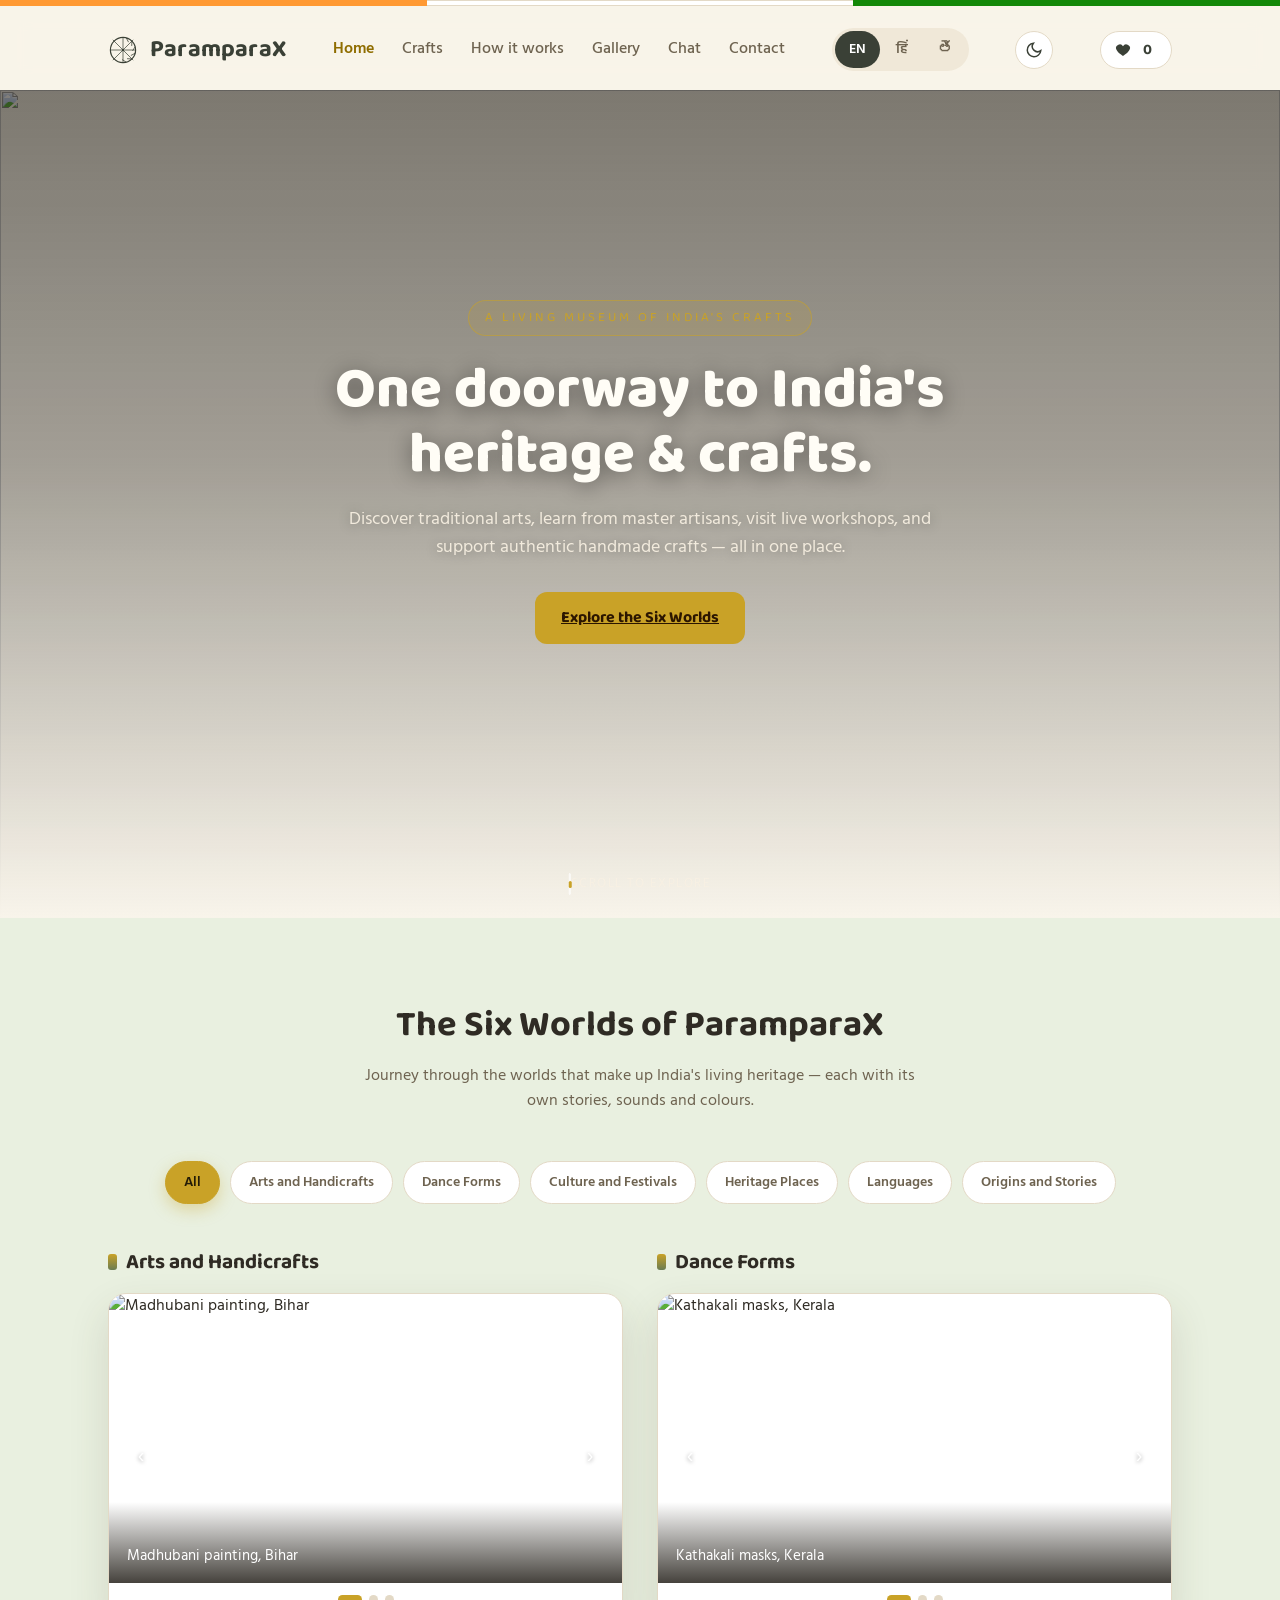
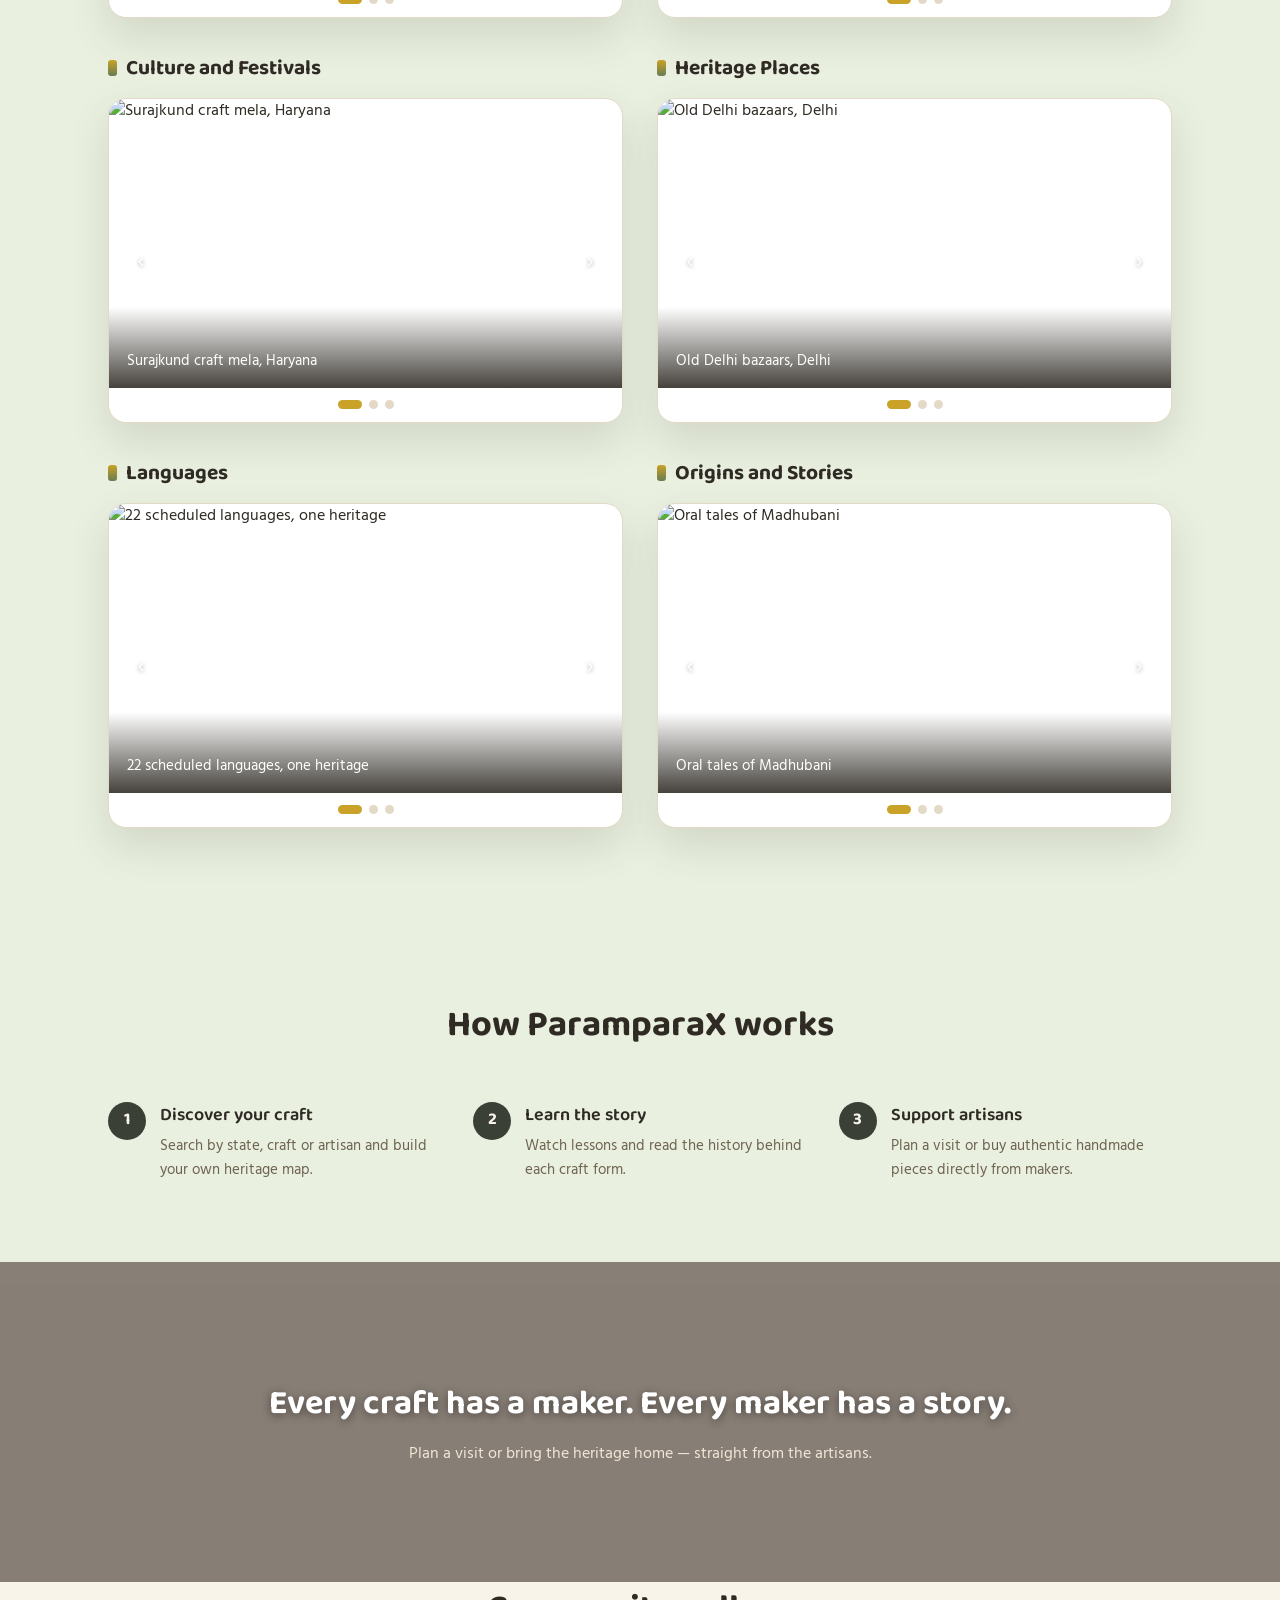
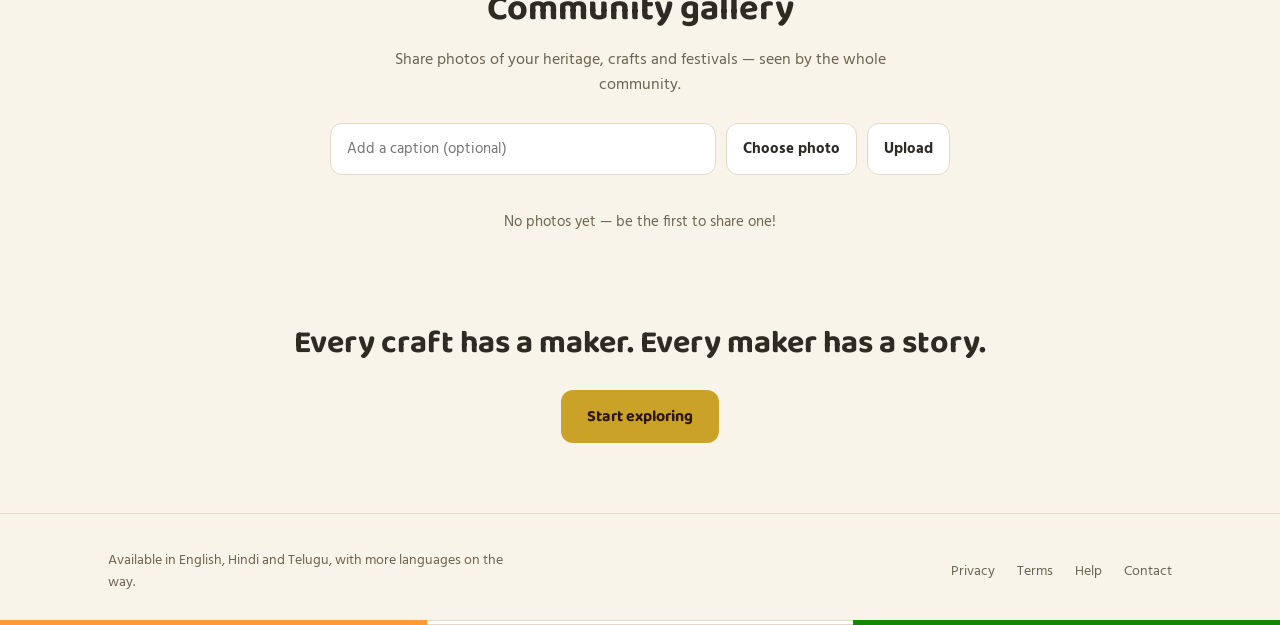
==== index.html @ ecff369c "ParamparaX: single-origin heritage site (Flask + SQLite)" ====
﻿<!DOCTYPE html>
<html lang="en">
<head>
<meta charset="UTF-8">
<meta name="viewport" content="width=device-width, initial-scale=1.0">
<title>ParamparaX — Explore India's heritage &amp; crafts</title>
<link rel="stylesheet" href="assets/style.css">
</head>
<body class="lang-en">
<script>(function(){try{var t=localStorage.getItem('virasat_theme');if(t==null&&window.matchMedia&&matchMedia('(prefers-color-scheme:dark)').matches)t='dark';if(t==='dark')document.body.classList.add('dark');}catch(e){}})();</script>

<a class="skip-link" href="#maincontent">Skip to content</a>

<div id="progressBar" aria-hidden="true"></div>

<div class="tricolor"><span class="s1"></span><span class="s2"></span><span class="s3"></span></div>

<header>
  <div class="wrap">
    <div class="brand-block">
      <svg class="icon" width="30" height="30" viewBox="0 0 100 100" aria-hidden="true">
        <circle cx="50" cy="50" r="42" fill="none" stroke="var(--navy)" stroke-width="4"/>
        <circle cx="50" cy="50" r="4" fill="var(--navy)"/>
        <g stroke="var(--navy)" stroke-width="2.4">
          <line x1="50" y1="8" x2="50" y2="92"/><line x1="8" y1="50" x2="92" y2="50"/>
          <line x1="16" y1="16" x2="84" y2="84"/><line x1="84" y1="16" x2="16" y2="84"/>
          <line x1="50" y1="8" x2="61" y2="20" transform="rotate(15 50 50)"/>
          <line x1="50" y1="8" x2="61" y2="20" transform="rotate(45 50 50)"/>
          <line x1="50" y1="8" x2="61" y2="20" transform="rotate(75 50 50)"/>
          <line x1="50" y1="8" x2="61" y2="20" transform="rotate(105 50 50)"/>
          <line x1="50" y1="8" x2="61" y2="20" transform="rotate(135 50 50)"/>
          <line x1="50" y1="8" x2="61" y2="20" transform="rotate(165 50 50)"/>
        </g>
      </svg>
      <span class="brand" data-i18n="brand">ParamparaX</span>
    </div>
    <nav aria-label="Main navigation">
      <a href="index.html" class="active" data-i18n="nav_home">Home</a>
      <a href="crafts.html" data-i18n="nav_services">Crafts</a>
      <a href="how.html" data-i18n="nav_how">How it works</a>
      <a href="gallery.html" data-i18n="nav_gallary">Gallery</a>
      <a href="chat.html" data-i18n="nav_chat">Chat</a>
      <a href="contact.html" data-i18n="nav_contact">Contact</a>
    </nav>
    <div class="lang-switch" role="group" aria-label="Language">
      <button data-lang="en" class="active">EN</button>
      <button data-lang="hi">हिं</button>
      <button data-lang="te">తె</button>
    </div>
    <button type="button" class="icon-btn" id="themeToggle" data-i18n-aria="theme_aria" aria-label="Toggle dark mode">
      <svg id="btnMoon" width="18" height="18" viewBox="0 0 24 24" fill="none" stroke="currentColor" stroke-width="2"><path d="M21 12.8A9 9 0 1 1 11.2 3 7 7 0 0 0 21 12.8z"/></svg>
      <svg id="btnSun" width="18" height="18" viewBox="0 0 24 24" fill="none" stroke="currentColor" stroke-width="2" style="display:none"><circle cx="12" cy="12" r="4"/><path d="M12 2v2M12 20v2M4.9 4.9l1.4 1.4M17.7 17.7l1.4 1.4M2 12h2M20 12h2M4.9 19.1l1.4-1.4M17.7 6.3l1.4-1.4"/></svg>
    </button>
    <button type="button" class="fav-badge" id="favBadge" data-i18n-aria="fav_badge_aria" aria-label="Favourites">
      <svg width="16" height="16" viewBox="0 0 24 24" fill="currentColor"><path d="M12 21s-7.5-4.7-9.6-9A5.4 5.4 0 0 1 12 6.3 5.4 5.4 0 0 1 21.6 12c-2.1 4.3-9.6 9-9.6 9z"/></svg>
      <span class="fav-count" id="favCount">0</span>
    </button>
  </div>
</header>

<section class="hero" id="maincontent" tabindex="-1">
  <div class="hero-bg"><img src="/uploads/1789486456455_WhatsApp_Image_2026-09-15_at_8.54.34_PM.jpeg" alt="" aria-hidden="true"></div>
  <div class="hero-ovl" aria-hidden="true"></div>
  <div class="wrap hero-inner">
    <span class="hero-eyebrow" data-i18n="hero_eyebrow">A living museum of India's crafts</span>
    <h1 data-i18n="hero_h1">One doorway to India's heritage &amp; crafts.</h1>
    <p class="sub" data-i18n="hero_sub">Discover traditional arts, learn from master artisans, visit live workshops, and support authentic handmade crafts — all in one place.</p>
    <div class="hero-cta">
      <a class="btn btn-ghost" href="#worlds" data-i18n="hero_cta2">Explore the Six Worlds</a>
    </div>
  </div>
  <a class="scroll-hint" href="#worlds" aria-label="Scroll to explore"><span class="mouse"></span><span data-i18n="hero_scroll">Scroll to explore</span></a>
</section>

<section class="worlds" id="worlds">
  <div class="wrap">
    <div class="section-head">
      <h2 data-i18n="worlds_h2">The Six Worlds of ParamparaX</h2>
      <p data-i18n="worlds_sub">Journey through the worlds that make up India's living heritage — each with its own stories, sounds and colours.</p>
    </div>
    <div class="cat-chips" role="group" aria-label="Filter categories">
      <button type="button" class="chip active" data-cat="all" data-i18n="cat_all">All</button>
      <button type="button" class="chip" data-cat="crafts" data-i18n="world_t1">Arts and Handicrafts</button>
      <button type="button" class="chip" data-cat="dance" data-i18n="world_t2">Dance Forms</button>
      <button type="button" class="chip" data-cat="festivals" data-i18n="world_t3">Culture and Festivals</button>
      <button type="button" class="chip" data-cat="places" data-i18n="world_t4">Heritage Places</button>
      <button type="button" class="chip" data-cat="languages" data-i18n="world_t5">Languages</button>
      <button type="button" class="chip" data-cat="stories" data-i18n="world_t6">Origins and Stories</button>
    </div>
    <div class="worlds-grid">
      <section class="world" data-cat="crafts">
        <h3 class="world-title" data-i18n="world_t1">Arts and Handicrafts</h3>
        <div class="slider" aria-roledescription="carousel" aria-label="Arts and Handicrafts">
          <div class="slider-window"><div class="slider-track" data-track></div></div>
          <button type="button" class="slider-nav prev" aria-label="Previous slide">&#8249;</button>
          <button type="button" class="slider-nav next" aria-label="Next slide">&#8250;</button>
          <div class="slider-dots" data-dots></div>
        </div>
      </section>
      <section class="world" data-cat="dance">
        <h3 class="world-title" data-i18n="world_t2">Dance Forms</h3>
        <div class="slider" aria-roledescription="carousel" aria-label="Dance Forms">
          <div class="slider-window"><div class="slider-track" data-track></div></div>
          <button type="button" class="slider-nav prev" aria-label="Previous slide">&#8249;</button>
          <button type="button" class="slider-nav next" aria-label="Next slide">&#8250;</button>
          <div class="slider-dots" data-dots></div>
        </div>
      </section>
      <section class="world" data-cat="festivals">
        <h3 class="world-title" data-i18n="world_t3">Culture and Festivals</h3>
        <div class="slider" aria-roledescription="carousel" aria-label="Culture and Festivals">
          <div class="slider-window"><div class="slider-track" data-track></div></div>
          <button type="button" class="slider-nav prev" aria-label="Previous slide">&#8249;</button>
          <button type="button" class="slider-nav next" aria-label="Next slide">&#8250;</button>
          <div class="slider-dots" data-dots></div>
        </div>
      </section>
      <section class="world" data-cat="places">
        <h3 class="world-title" data-i18n="world_t4">Heritage Places</h3>
        <div class="slider" aria-roledescription="carousel" aria-label="Heritage Places">
          <div class="slider-window"><div class="slider-track" data-track></div></div>
          <button type="button" class="slider-nav prev" aria-label="Previous slide">&#8249;</button>
          <button type="button" class="slider-nav next" aria-label="Next slide">&#8250;</button>
          <div class="slider-dots" data-dots></div>
        </div>
      </section>
      <section class="world" data-cat="languages">
        <h3 class="world-title" data-i18n="world_t5">Languages</h3>
        <div class="slider" aria-roledescription="carousel" aria-label="Languages">
          <div class="slider-window"><div class="slider-track" data-track></div></div>
          <button type="button" class="slider-nav prev" aria-label="Previous slide">&#8249;</button>
          <button type="button" class="slider-nav next" aria-label="Next slide">&#8250;</button>
          <div class="slider-dots" data-dots></div>
        </div>
      </section>
      <section class="world" data-cat="stories">
        <h3 class="world-title" data-i18n="world_t6">Origins and Stories</h3>
        <div class="slider" aria-roledescription="carousel" aria-label="Origins and Stories">
          <div class="slider-window"><div class="slider-track" data-track></div></div>
          <button type="button" class="slider-nav prev" aria-label="Previous slide">&#8249;</button>
          <button type="button" class="slider-nav next" aria-label="Next slide">&#8250;</button>
          <div class="slider-dots" data-dots></div>
        </div>
      </section>
    </div>
  </div>
</section>

<section class="how" id="how">
  <div class="wrap">
    <div class="section-head">
      <h2 data-i18n="how_h2">How ParamparaX works</h2>
    </div>
    <div class="steps">
      <div class="step">
        <div class="step-title" data-i18n="step1_title">Discover your craft</div>
        <p data-i18n="step1_body">Search by state, craft or artisan and build your own heritage map.</p>
      </div>
      <div class="step">
        <div class="step-title" data-i18n="step2_title">Learn the story</div>
        <p data-i18n="step2_body">Watch lessons and read the history behind each craft form.</p>
      </div>
      <div class="step">
        <div class="step-title" data-i18n="step3_title">Support artisans</div>
        <p data-i18n="step3_body">Plan a visit or buy authentic handmade pieces directly from makers.</p>
      </div>
    </div>
  </div>
</section>

<section class="para" aria-label="Heritage parallax">
  <div class="ovl"></div>
  <div class="wrap">
    <h2 data-i18n="para_h2">Every craft has a maker. Every maker has a story.</h2>
    <p data-i18n="para_sub">Plan a visit or bring the heritage home — straight from the artisans.</p>
  </div>
</section>

<section class="gal" id="gallery">
  <div class="wrap">
    <div class="section-head">
      <h2 data-i18n="gal_h2">Community gallery</h2>
      <p data-i18n="gal_sub">Share photos of your heritage, crafts and festivals — seen by the whole community.</p>
    </div>
    <form class="gal-form" id="galForm">
      <div class="gal-row">
        <input type="text" id="galCaption" maxlength="200" data-i18n-placeholder="gal_cap_ph" placeholder="Add a caption (optional)">
        <input type="file" id="galFile" accept=".jpg,.jpeg,.png,.gif,.webp" hidden>
        <button type="button" class="btn btn-outline" id="galPickBtn" data-i18n="gal_pick">Choose photo</button>
        <button type="submit" class="btn" data-i18n="gal_up">Upload</button>
      </div>
      <div class="gal-status" id="galStatus"></div>
    </form>
    <div class="gal-grid" id="galGrid">
      <p class="gal-empty" id="galEmpty" data-i18n="gal_empty">No photos yet — be the first to share one!</p>
    </div>
  </div>
</section>

<section class="cta">
  <div class="wrap">
    <h2 data-i18n="cta_h2">Every craft has a maker. Every maker has a story.</h2>
    <button class="btn" data-i18n="cta_btn">Start exploring</button>
</div>
</section>

<footer id="footer">
  <div class="wrap">
    <p class="foot-note" data-i18n="foot_note">Available in English, Hindi and Telugu, with more languages on the way.</p>
    <div class="foot-links">
      <a href="#" class="foot-link-dummy" data-i18n="foot_privacy">Privacy</a>
      <a href="#" class="foot-link-dummy" data-i18n="foot_terms">Terms</a>
      <a href="#" class="foot-link-dummy" data-i18n="foot_help">Help</a>
      <a href="contact.html" class="foot-link-dummy" data-i18n="foot_contact">Contact</a>
    </div>
  </div>
  <div class="tricolor"><span class="s1"></span><span class="s2"></span><span class="s3"></span></div>
</footer>

<button type="button" id="backTop" data-i18n-aria="backtop_aria" aria-label="Back to top">
  <svg width="20" height="20" viewBox="0 0 24 24" fill="none" stroke="currentColor" stroke-width="2.4"><path d="M12 19V5M5 12l7-7 7 7"/></svg>
</button>
<div id="toastMsg" role="status" aria-live="polite"></div>

<div class="modal" id="signupModal" role="dialog" aria-modal="true" aria-labelledby="signupTitle">
  <div class="modal-box">
    <button class="modal-close" data-close aria-label="Close">&times;</button>
    <h3 id="signupTitle" data-i18n="signup_title">Join the heritage community</h3>
    <p class="modal-sub" data-i18n="signup_sub">Sign up with your mobile number and state — free in under two minutes.</p>
    <div class="form-success" role="status" data-i18n="signup_success">Welcome aboard! A verification SMS has been sent to your number.</div>
    <div class="form-error" role="alert" data-i18n="signup_error">Enter a valid 10-digit mobile number.</div>
    <form id="signupForm" novalidate>
      <div class="form-field">
        <input type="tel" id="signupPhone" maxlength="10" inputmode="numeric" autocomplete="tel"
               data-i18n-placeholder="signup_ph" data-i18n-aria="signup_aria" placeholder="Enter 10-digit mobile number">
      </div>
      <div class="form-field">
        <select id="signupState" data-i18n-aria="signup_state">
          <option value="" data-i18n="signup_state">Select your state</option>
        </select>
      </div>
      <button type="submit" class="btn" data-i18n="signup_btn">Join</button>
    </form>
  </div>
</div>

<script src="assets/app.js"></script>
</body>
</html>
---- assets/style.css ----
﻿@import url('https://fonts.googleapis.com/css2?family=Baloo+2:wght@500;600;700;800&family=Baloo+Tammudu+2:wght@500;600;700&family=Hind:wght@400;500;600;700&family=Noto+Sans+Telugu:wght@400;500;600;700&display=swap');

:root{
  --saffron:#C9A227;
  --saffron-deep:#A8851C;
  --saffron-text:#8F6D00;
  --tricolor-saffron:#FF9933;
  --flag-green:#138808;
  --tricolor-green:#138808;
  --green:#6A7C52;
  --navy:#3A4036;
  --ink:#2F2B24;
  --ink-soft:#6E6350;
  --bg:#F8F4EA;
  --card:#FFFFFF;
  --sand:#F0E8D8;
  --mint:#E9F0E0;
  --line:#E3D9C6;
  --font-head:'Baloo 2', sans-serif;
  --font-body:'Hind', sans-serif;
}
body.lang-te{
  --font-head:'Baloo Tammudu 2', sans-serif;
  --font-body:'Noto Sans Telugu', sans-serif;
}
*{box-sizing:border-box; margin:0; padding:0;}
html{scroll-behavior:smooth;}
body{
  background:var(--bg);
  color:var(--ink);
  font-family:var(--font-body);
  line-height:1.55;
  -webkit-font-smoothing:antialiased;
  color-scheme:light;
}
h1,h2,h3,.brand,.btn,.stat-num,.step-title{font-family:var(--font-head);}
a{color:inherit;}
img,svg{display:block;}
.wrap{max-width:1120px; margin:0 auto; padding:0 28px;}

/* tricolor top strip */
.tricolor{height:6px; display:flex; width:100%;}
.tricolor span{flex:1;}
.tricolor .s1{background:var(--tricolor-saffron);}
.tricolor .s2{background:#fff; border-top:1px solid var(--line); border-bottom:1px solid var(--line);}
.tricolor .s3{background:var(--tricolor-green);}

/* header */
header{padding:22px 0 18px; border-bottom:1px solid var(--line);}
header .wrap{display:flex; align-items:center; justify-content:space-between; gap:20px; flex-wrap:wrap;}
.brand-block{display:flex; align-items:center; gap:12px;}
.brand{font-size:24px; font-weight:700; color:var(--navy); letter-spacing:.2px;}
nav{display:flex; gap:28px; flex-wrap:wrap;}
nav a{font-size:16px; font-weight:500; color:var(--ink-soft); text-decoration:none; transition:color .15s ease;}
nav a:hover{color:var(--saffron-text);}
  nav a.active{color:var(--saffron-text); font-weight:600;}
.lang-switch{display:flex; gap:2px; background:var(--sand); border-radius:999px; padding:3px;}
.lang-switch button{
  border:none; background:transparent; padding:7px 14px; border-radius:999px;
  font-family:var(--font-body); font-size:14px; font-weight:600; color:var(--ink-soft);
  cursor:pointer; transition:background .15s ease, color .15s ease;
}
.lang-switch button.active{background:var(--navy); color:#fff;}
.lang-switch button:not(.active):hover{color:var(--ink);}

/* hero (museum showcase) */
.hero{position:relative; padding:0; text-align:center; overflow:hidden; min-height:92vh; display:flex; align-items:center; color:#F7F0E2;}
.hero-bg{position:absolute; inset:0; z-index:0;}
.hero-bg img{width:100%; height:100%; object-fit:cover; animation:heroPan 18s ease-in-out infinite alternate;}
@keyframes heroPan{from{transform:scale(1) translate(0,0);} to{transform:scale(1.08) translate(-1.5%, -1.5%);}}
.hero-ovl{position:absolute; inset:0; z-index:1; background:linear-gradient(180deg, rgba(23,19,12,.55) 0%, rgba(23,19,12,.38) 45%, var(--bg) 100%);}
.hero-inner{position:relative; z-index:2; max-width:840px; margin:0 auto; padding:120px 28px 150px; animation:riseIn .7s ease both;}
@keyframes riseIn{from{opacity:0; transform:translateY(14px);} to{opacity:1; transform:translateY(0);}}
.hero-eyebrow{display:inline-block; font-family:var(--font-head); font-size:13px; letter-spacing:3px; text-transform:uppercase; color:var(--saffron); border:1px solid rgba(201,162,39,.55); background:rgba(201,162,39,.14); padding:7px 16px; border-radius:999px; margin-bottom:22px; backdrop-filter:blur(4px);}
.hero h1{font-size:clamp(34px,5.4vw,58px); font-weight:800; color:#FFFDF6; line-height:1.12; margin-bottom:18px; text-shadow:0 3px 22px rgba(0,0,0,.4);}
.hero p.sub{font-size:18px; color:rgba(247,240,226,.92); margin-bottom:30px; max-width:600px; margin-left:auto; margin-right:auto; text-shadow:0 1px 12px rgba(0,0,0,.35);}
.hero .search-row{max-width:560px; margin-bottom:12px;}
.hero .search-row input{flex:1 1 200px;}
.hero .search-row .btn{flex:0 0 auto;}
.hero .search-row input{background:rgba(255,255,255,.92); border-color:transparent; box-shadow:0 10px 30px rgba(0,0,0,.22);}
.hero .search-row input:focus{outline-color:var(--saffron); border-color:var(--saffron);}
.btn-gold{background:linear-gradient(135deg, #D9B64E, var(--saffron-deep)); color:#241c06;}
.btn-ghost{background:rgba(255,255,255,.12); color:#FFFDF6; border:1px solid rgba(255,255,255,.55); backdrop-filter:blur(6px);}
.btn-ghost:hover{background:rgba(255,255,255,.24);}
.hero-cta{display:flex; gap:12px; justify-content:center; flex-wrap:wrap; margin-bottom:34px;}
.glass-panel{background:rgba(255,255,255,.14); border:1px solid rgba(255,255,255,.32); border-radius:20px; backdrop-filter:blur(14px) saturate(1.3); -webkit-backdrop-filter:blur(14px) saturate(1.3); box-shadow:0 18px 50px rgba(0,0,0,.18);}
body.dark .glass-panel{background:rgba(20,17,12,.42); border-color:rgba(255,255,255,.18);}
.scroll-hint{position:absolute; left:50%; bottom:24px; transform:translateX(-50%); z-index:2; color:rgba(247,240,226,.9); text-align:center; font-size:12.5px; letter-spacing:1.5px; text-transform:uppercase; text-decoration:none; animation:hintBob 2.2s ease-in-out infinite;}
.scroll-hint .mouse{width:24px; height:38px; border:1.5px solid rgba(255,255,255,.8); border-radius:14px; margin:0 auto 8px; position:relative;}
.scroll-hint .mouse::after{content:""; position:absolute; left:50%; top:7px; width:3px; height:7px; margin-left:-1.5px; border-radius:2px; background:var(--saffron); animation:wheelDot 1.6s ease-in-out infinite;}
@keyframes wheelDot{0%{opacity:1; transform:translateY(0);} 100%{opacity:0; transform:translateY(12px);}}
@keyframes hintBob{0%,100%{transform:translate(-50%,0);} 50%{transform:translate(-50%,6px);}}
@media (max-width:820px){
  .hero{min-height:82vh;}
  .hero-inner{padding:96px 20px 136px;}
}
@media (max-width:560px){ .hero-inner{padding:88px 18px 120px;} }

/* six worlds slideshows */
.worlds{padding:80px 0 90px; background:var(--mint);}
.cat-chips{display:flex; flex-wrap:wrap; gap:10px; justify-content:center; margin-bottom:42px;}
.cat-chips .chip{border:1px solid var(--line); background:var(--card); color:var(--ink-soft); border-radius:999px; padding:9px 18px; font-family:var(--font-body); font-size:14px; font-weight:600; cursor:pointer; transition:all .18s ease;}
.cat-chips .chip:hover{color:var(--saffron-text); border-color:var(--saffron); transform:translateY(-1px);}
.cat-chips .chip.active{background:var(--saffron); color:#241c06; border-color:var(--saffron); box-shadow:0 6px 16px rgba(201,162,39,.35);}
.worlds-grid{display:grid; grid-template-columns:repeat(2,1fr); gap:34px;}
@media (max-width:760px){ .worlds-grid{grid-template-columns:1fr;} }
.world h3.world-title{font-size:21px; font-weight:700; color:var(--ink); margin-bottom:4px; position:relative; padding-left:18px;}
.world h3.world-title::before{content:""; position:absolute; left:0; top:8px; width:9px; height:16px; border-radius:3px; background:linear-gradient(180deg, var(--saffron), var(--green));}
.world .slider{position:relative; border-radius:18px; overflow:hidden; margin-top:14px; background:var(--card); border:1px solid var(--line); box-shadow:0 18px 40px rgba(74,63,42,.14);}
.slider-window{position:relative; aspect-ratio:16/9; overflow:hidden;}
.slider-track{position:relative; width:100%; height:100%; touch-action:pan-y;}
.slider-track .slide{position:absolute; inset:0; opacity:0; visibility:hidden; transition:opacity .55s ease, visibility .55s ease;}
.slider-track .slide.active{opacity:1; visibility:visible;}
.slider-track .slide img{width:100%; height:100%; object-fit:cover;}
.slider-track .slide .slide-cap{position:absolute; left:0; right:0; bottom:0; padding:44px 18px 14px; font-size:14.5px; color:#FFF; background:linear-gradient(transparent, rgba(23,19,12,.8));}
.slider-nav{position:absolute; top:50%; transform:translateY(-50%); width:40px; height:40px; border:none; border-radius:50%; background:transparent; color:#FFF; font-size:20px; line-height:1; text-shadow:0 1px 4px rgba(0,0,0,.4); cursor:pointer; display:grid; place-items:center; z-index:5; transition:background .18s ease, transform .18s ease;}
.slider-nav:hover{background:rgba(255,255,255,.18); transform:translateY(-50%) scale(1.08);}
.slider-nav.prev{left:12px;} .slider-nav.next{right:12px;}
.slider-dots{display:flex; justify-content:center; gap:7px; padding:12px 0 13px;}
.slider-dots button{width:9px; height:9px; border-radius:50%; border:none; background:var(--line); cursor:pointer; padding:0; transition:all .2s ease;}
.slider-dots button.active{background:var(--saffron); width:24px; border-radius:999px;}
body.dark .slider-dots button{background:var(--line);}
.search-row{display:flex; gap:10px; max-width:520px; margin:0 auto; flex-wrap:wrap; justify-content:center;}
.search-row input{
  flex:1; min-width:220px; padding:14px 18px; border-radius:12px; border:1.5px solid var(--line);
  font-family:var(--font-body); font-size:16px; background:var(--card); color:var(--ink);
}
.search-row input:focus{outline:2px solid var(--saffron); outline-offset:1px; border-color:var(--saffron);}
.btn{
  border:none; cursor:pointer; font-weight:700; border-radius:12px; padding:14px 26px;
  font-size:16px; background:var(--saffron); color:#2b1600; transition:background .15s ease, transform .1s ease;
}
.btn:hover{background:var(--saffron-deep);}
.btn:active{transform:scale(.98);}
.btn:focus-visible{outline:2px solid var(--navy); outline-offset:2px;}

/* stats */
.stats{border-top:1px solid var(--line); border-bottom:1px solid var(--line); background:var(--sand);}
.stats .wrap{display:grid; grid-template-columns:repeat(4,1fr); gap:24px; padding:36px 28px;}
.stat-num{font-size:30px; font-weight:800; color:var(--navy);}
.stat-label{font-size:14px; color:var(--ink-soft); margin-top:4px;}

/* services */
.services{padding:80px 0;}
.section-head{text-align:center; max-width:560px; margin:0 auto 48px;}
.section-head h2{font-size:clamp(26px,3.4vw,36px); font-weight:700; color:var(--ink); margin-bottom:10px;}
.section-head p{color:var(--ink-soft); font-size:16px;}
.card-grid{display:grid; grid-template-columns:repeat(3,1fr); gap:22px;}
.card{
  background:var(--card); border:1px solid var(--line); border-radius:14px; padding:0;
  overflow:hidden;
}
.card .card-img{width:100%; height:160px; object-fit:cover; border-bottom:1px solid var(--line); transition:transform .55s cubic-bezier(.22,.61,.36,1), filter .55s ease;}
.card .card-body{padding:26px 26px 24px;}
.card:nth-child(3n+2) .card-img{filter:hue-rotate(20deg) saturate(1.05);}
.card:nth-child(3n) .card-img{filter:hue-rotate(-15deg) saturate(1.1);}
.card .icon{width:38px; height:38px; margin-bottom:16px;}
.card h3{font-size:19px; font-weight:600; color:var(--ink); margin-bottom:8px;}
.card p{font-size:15px; color:var(--ink-soft);}

/* how it works */
.how{background:var(--mint); padding:80px 0;}
.steps{display:grid; grid-template-columns:repeat(3,1fr); gap:32px; counter-reset:step;}
.step{position:relative; padding-left:52px;}
.step::before{
  counter-increment:step; content:counter(step);
  position:absolute; left:0; top:0; width:38px; height:38px; border-radius:50%;
  background:var(--navy); color:var(--bg); font-family:var(--font-head); font-weight:700;
  display:flex; align-items:center; justify-content:center; font-size:17px;
}
.step-title{font-size:18px; font-weight:600; color:var(--ink); margin-bottom:6px;}
.step p{font-size:15px; color:var(--ink-soft);}

/* cta */
.cta{padding:70px 0; text-align:center;}
.cta h2{font-size:clamp(24px,3vw,32px); font-weight:700; margin-bottom:22px; color:var(--ink);}

/* footer */
footer{border-top:1px solid var(--line); padding:36px 0 0;}
footer .wrap{display:flex; justify-content:space-between; align-items:center; flex-wrap:wrap; gap:16px; padding-bottom:26px;}
.foot-note{font-size:14px; color:var(--ink-soft); max-width:420px;}
.foot-links{display:flex; gap:22px; flex-wrap:wrap;}
.foot-links a{font-size:14px; color:var(--ink-soft); text-decoration:none;}
.foot-links a:hover{color:var(--saffron-deep);}
footer .tricolor{height:5px;}

/* interactive */
.card{transition:transform .12s ease, box-shadow .12s ease; cursor:pointer;}
.card:hover{transform:translateY(-3px); box-shadow:0 20px 44px rgba(201,162,39,.20), 0 8px 22px rgba(74,63,42,.10);}
.contact-card{transition:transform .18s ease, box-shadow .18s ease;}
.contact-card:hover{box-shadow:0 22px 46px rgba(201,162,39,.18), 0 10px 26px rgba(74,63,42,.10);}
.tilt-ready{will-change:transform; transform-style:preserve-3d;}
.card:focus-visible{outline:2px solid var(--saffron); outline-offset:2px;}
.card-cta{display:inline-block; margin-top:14px; font-family:var(--font-head); font-weight:700; font-size:14px; color:var(--navy); border-bottom:2px solid var(--saffron);}
.no-results{display:none; grid-column:1/-1; text-align:center; padding:40px 0; color:var(--ink-soft); font-size:16px;}

/* modal */
.modal{position:fixed; inset:0; background:rgba(36,31,24,.55); display:none; align-items:center; justify-content:center; padding:24px; z-index:50;}
.modal.open{display:flex;}
.modal-box{position:relative; background:var(--card); border-radius:16px; max-width:500px; width:100%; max-height:80vh; overflow:auto; padding:30px; box-shadow:0 24px 60px rgba(0,0,0,.25); animation:riseIn .25s ease both;}
.modal-box h3{font-size:22px; font-weight:700; margin-bottom:6px; color:var(--ink);}
.modal-sub{font-size:15px; color:var(--ink-soft); margin-bottom:18px;}
.modal-close{position:absolute; top:12px; right:14px; border:none; background:transparent; font-size:24px; line-height:1; color:var(--ink-soft); cursor:pointer;}
.modal-close:hover{color:var(--ink);}
.modal-box ul{list-style:none; margin:0 0 22px;}
.modal-box li{position:relative; margin:10px 0; padding-left:26px; font-size:15px; color:var(--ink);}
.modal-box li::before{content:""; position:absolute; left:2px; top:6px; width:9px; height:9px; border-radius:50%; background:var(--saffron);}
.modal-box .btn-slim{padding:12px 22px;}
.form-field input{width:100%; padding:13px 16px; border:1.5px solid var(--line); border-radius:12px; font-family:var(--font-body); font-size:16px; margin-bottom:14px; background:var(--card); color:var(--ink);}
.form-field input:focus{outline:2px solid var(--saffron); outline-offset:1px; border-color:var(--saffron);}
.form-field select{width:100%; padding:13px 16px; border:1.5px solid var(--line); border-radius:12px; font-family:var(--font-body); font-size:16px; margin-bottom:14px; background:var(--card); color:var(--ink); cursor:pointer;}
.form-field select:focus{outline:2px solid var(--saffron); outline-offset:1px; border-color:var(--saffron);}
.form-error{color:#C0392B; font-size:14px; margin-bottom:10px; display:none;}
.form-success{background:var(--mint); border:1px solid #B5E5C4; color:var(--green); border-radius:10px; padding:12px 14px; font-size:15px; display:none; margin-bottom:12px;}

/* modern interactions */
#progressBar{position:fixed; top:0; left:0; height:3px; width:0; background:linear-gradient(90deg,var(--saffron),var(--green)); z-index:70; transition:width .08s linear;}
header{position:sticky; top:0; z-index:40; background:var(--bg); background:color-mix(in srgb, var(--bg) 82%, transparent); backdrop-filter:blur(14px) saturate(1.4); -webkit-backdrop-filter:blur(14px) saturate(1.4); border-bottom:1px solid transparent; transition:box-shadow .25s ease, background .25s ease, border-color .25s ease;}
header.scrolled{box-shadow:0 8px 26px rgba(43,39,35,.10); border-bottom:1px solid var(--line); background:var(--bg); background:color-mix(in srgb, var(--bg) 88%, transparent);}
.icon-btn{display:inline-flex; align-items:center; justify-content:center; width:38px; height:38px; border-radius:50%; border:1px solid var(--line); background:var(--card); color:var(--navy); cursor:pointer; transition:background .15s ease, transform .15s ease;}
.icon-btn:hover{background:var(--sand); transform:translateY(-1px);}
.fav-badge{display:inline-flex; align-items:center; gap:6px; height:38px; padding:0 14px; border-radius:999px; border:1px solid var(--line); background:var(--card); color:var(--navy); font-family:var(--font-head); font-weight:700; font-size:15px; cursor:pointer; transition:background .15s ease;}
.fav-badge:hover{background:var(--sand);}
.fav-badge.active{background:var(--saffron); color:#2b1600; border-color:transparent;}
.fav-badge .fav-count{min-width:20px; text-align:center;}

.search-row{position:relative;}
#suggestions{position:absolute; top:calc(100% + 8px); left:0; right:0; background:var(--card); border:1px solid var(--line); border-radius:12px; box-shadow:0 16px 34px rgba(0,0,0,.09); display:none; z-index:50; overflow:hidden;}
#suggestions.show{display:block;}
#suggestions button{display:block; width:100%; text-align:left; padding:12px 18px; border:none; background:transparent; font-family:var(--font-body); font-size:15px; color:var(--ink); cursor:pointer; border-bottom:1px solid var(--line);}
#suggestions button:last-child{border-bottom:none;}
#suggestions button:hover{background:var(--sand); color:var(--saffron-deep);}

.card{position:relative;}
.card .icon, .card h3{margin-right:36px;}
.fav-btn{position:absolute; top:14px; right:14px; width:34px; height:34px; border-radius:50%; border:1px solid var(--line); background:var(--card); display:flex; align-items:center; justify-content:center; cursor:pointer; color:var(--ink-soft); transition:color .15s ease, background .15s ease, transform .15s ease;}
.fav-btn:hover{color:#E0483E; background:var(--sand); transform:scale(1.08);}
.fav-btn.active{color:#E0483E; background:#FDECEA; border-color:#F4C7C2;}
.fav-btn.active svg{fill:#E0483E;}

.reveal{opacity:0; transform:translateY(18px); transition:opacity .55s ease, transform .55s ease;}
.reveal.revealed{opacity:1; transform:translateY(0);}
@media (prefers-reduced-motion:reduce){
  .reveal{opacity:1; transform:none; transition:none;}
}

#backTop{position:fixed; right:22px; bottom:22px; width:46px; height:46px; border-radius:50%; border:none; background:var(--navy); color:var(--bg); cursor:pointer; box-shadow:0 10px 24px rgba(74,63,42,.35); opacity:0; transform:translateY(12px); pointer-events:none; transition:opacity .25s ease, transform .25s ease; z-index:50;}
#backTop.show{opacity:1; transform:none; pointer-events:auto;}
#backTop:hover{background:var(--green);}

#toastMsg{position:fixed; left:50%; bottom:30px; transform:translateX(-50%) translateY(16px); background:var(--ink); color:var(--bg); padding:12px 20px; border-radius:999px; font-size:15px; font-weight:500; opacity:0; pointer-events:none; transition:opacity .25s ease, transform .25s ease; z-index:70; max-width:90vw; text-align:center;}
#toastMsg.show{opacity:1; transform:translateX(-50%) translateY(0);}

body.dark{
  --saffron:#D9B64E; --saffron-deep:#C9A227; --saffron-text:#E9CE73; --green:#7F9470; --flag-green:#2E7D32;
  --navy:#B4A05E; --ink:#F2EAD8; --ink-soft:#B9AE97; --bg:#17140E; --card:#221D14;
  --sand:#2C2517; --mint:#1C2416; --line:#3A3223;
  color-scheme:dark;
}
body.dark .tricolor .s2{background:var(--bg); border-color:var(--line);}
body.dark .lang-switch button.active{background:var(--navy); color:#141210;}
body.dark .stats{background:var(--sand);}
body.dark .fav-btn.active{background:#3A211C; border-color:#8B4238; color:#F08A7A;}
body.dark .fav-btn.active svg{fill:#F08A7A;}
body.dark .gal-status.ok{color:#82D69B;}
body.dark .form-error{color:#F29A8B;}
body.dark .form-success{border-color:#3E6B4E;}
body.dark .contact .form-sent{border-color:#3E6B4E;}
body.dark .chat-head{background:linear-gradient(135deg,#8A3D00,var(--ink));}

/* service detail view */
.svc-view{animation:svcIn .45s ease both;}
@keyframes svcIn{from{opacity:0; transform:translateY(16px);} to{opacity:1; transform:translateY(0);}}
.svc-back{display:inline-flex; align-items:center; gap:8px; background:transparent; border:none; color:var(--ink-soft); font-size:14px; cursor:pointer; padding:6px 2px; margin-bottom:18px; transition:color .18s ease, transform .18s ease;}
.svc-back:hover{color:var(--saffron-text); transform:translateX(-3px);}
.svc-hero{display:flex; align-items:center; gap:20px; background:var(--card); border:1px solid var(--line); border-radius:22px; padding:26px 28px; box-shadow:0 18px 40px rgba(74,63,42,.08);}
.svc-icon{width:64px; height:64px; flex:0 0 auto; display:grid; place-items:center; background:var(--sand); border-radius:18px; color:var(--saffron-text);}
.svc-icon svg{width:34px; height:34px;}
.svc-badge{display:inline-block; font-size:11px; letter-spacing:.6px; text-transform:uppercase; font-family:var(--font-head); font-weight:700; color:var(--saffron-text); margin-bottom:4px;}
.svc-hero-txt h2{margin:0 0 6px; font-family:var(--font-head); font-size:32px;}
.svc-tag{margin:0; color:var(--ink-soft); font-size:15.5px; max-width:620px;}
.svc-h{font-family:var(--font-head); font-size:22px; margin:0 0 14px;}
.svc-steps, .svc-about, .svc-cats, .svc-contact{background:var(--card); border:1px solid var(--line); border-radius:22px; padding:26px 28px; margin-top:22px; box-shadow:0 14px 34px rgba(74,63,42,.06);}
.svc-steps-list{list-style:none; margin:0; padding:0; display:grid; gap:14px;}
.svc-steps-list li{display:flex; gap:16px; align-items:flex-start;}
.svc-step-no{flex:0 0 auto; width:30px; height:30px; border-radius:50%; background:var(--saffron); color:var(--bg); display:grid; place-items:center; font-family:var(--font-head); font-weight:700; font-size:14px;}
.svc-steps-list p{margin:4px 0 0; color:var(--ink-soft); line-height:1.55;}
.svc-about p{margin:0 0 10px; color:var(--ink-soft); line-height:1.65;}
.svc-about p:last-child{margin:0;}
.svc-cats-grid{display:grid; grid-template-columns:repeat(3,1fr); gap:14px;}
.svc-cat{border:1px solid var(--line); border-radius:14px; padding:16px; background:var(--bg);}
.svc-cat-name{display:block; font-family:var(--font-head); font-weight:700; font-size:15px; color:var(--ink); margin-bottom:6px;}
.svc-cat p{margin:0; font-size:13.5px; line-height:1.5; color:var(--ink-soft);}
.svc-form{display:grid; gap:12px; max-width:560px;}
.svc-form input, .svc-form textarea{width:100%; padding:12px 14px; border:1px solid var(--line); border-radius:12px; background:var(--bg); color:var(--ink); font-size:14.5px; font-family:inherit; resize:vertical;}
.svc-form input:focus, .svc-form textarea:focus{outline:none; border-color:var(--saffron); box-shadow:0 0 0 3px rgba(255,153,51,.18);}
.svc-form .btn{justify-self:start; margin-top:4px;}
.svc-note{margin:14px 0 0; color:var(--ink-soft); font-size:13px;}
.svc-mapcta{display:flex; align-items:center; justify-content:space-between; gap:22px; margin-top:22px; padding:22px 26px; border-radius:22px; background:linear-gradient(120deg, var(--sand), var(--card)); border:1px solid var(--line); box-shadow:0 14px 34px rgba(74,63,42,.06);}
.svc-mapcta .svc-h{margin:0 0 6px; font-size:20px;}
.svc-mapcta-p{margin:0; color:var(--ink-soft); font-size:14px; line-height:1.55; max-width:520px;}
.svc-mapcta .btn{flex:0 0 auto;}
body.dark .svc-mapcta{background:var(--card);}
@media (max-width:640px){ .svc-mapcta{flex-direction:column; align-items:flex-start;} .svc-mapcta .btn{width:100%;} }
body.dark .svc-cat{background:var(--sand);}

/* heritage AI chat */
.chatsec{background:var(--bg); padding:72px 0 96px;}
.chatsec .section-head p{color:var(--ink-soft); max-width:560px; margin:8px auto 0; text-align:center;}
.chat-app{max-width:760px; margin:34px auto 0; background:var(--card); border:1px solid var(--line); border-radius:24px; overflow:hidden; box-shadow:0 22px 48px rgba(74,63,42,.08);}
.chat-head{background:linear-gradient(135deg,#C05A00,var(--ink)); color:#fff; padding:16px 20px; display:flex; align-items:center; gap:14px;}
.chat-logo{width:44px; height:44px; background:var(--saffron); border-radius:50%; display:grid; place-items:center; font-size:1.4rem; flex-shrink:0;}
.chat-head-txt strong{display:block; font-family:var(--font-head); font-size:1.05rem; letter-spacing:-.01em;}
.chat-head-txt span{font-size:.78rem; opacity:.82; display:block; margin-top:2px;}
.chat-head-actions{margin-left:auto; display:flex; gap:8px;}
.chat-icon-btn{background:rgba(255,255,255,.15); border:none; color:#fff; width:38px; height:38px; border-radius:10px; cursor:pointer; font-size:1rem; transition:background .2s;}
.chat-icon-btn:hover{background:rgba(255,255,255,.28);}
.chat-messages{height:min(420px,52vh); overflow-y:auto; padding:20px 18px; display:flex; flex-direction:column; gap:12px; scroll-behavior:smooth;}
.chat-messages::-webkit-scrollbar{width:6px;}
.chat-messages::-webkit-scrollbar-track{background:transparent;}
.chat-messages::-webkit-scrollbar-thumb{background:var(--line); border-radius:3px;}
.chat-app .welcome-card{background:linear-gradient(135deg,var(--card),var(--sand)); border:1px solid var(--line); border-radius:16px; padding:22px; margin:8px 0 4px; box-shadow:0 2px 12px rgba(74,63,42,.05);}
.chat-app .welcome-card h2{font-family:var(--font-head); font-size:1.15rem; color:var(--ink); margin:0 0 8px;}
.chat-app .welcome-card p{color:var(--ink-soft); font-size:.92rem; line-height:1.5; margin-bottom:16px;}
.chat-app .quick-replies{display:flex; flex-wrap:wrap; gap:8px;}
.chat-app .chip{background:var(--card); border:1px solid var(--line); border-radius:20px; padding:8px 16px; font-size:.85rem; cursor:pointer; color:var(--ink); font-family:inherit; transition:all .2s;}
.chat-app .chip:hover{background:var(--saffron); color:#2b1600; border-color:var(--saffron); transform:translateY(-1px);}
.chat-app .msg{display:flex; gap:10px; max-width:85%; animation:fadeIn .3s ease;}
@keyframes fadeIn{from{opacity:0; transform:translateY(8px);} to{opacity:1; transform:translateY(0);}}
.chat-app .msg.bot{align-self:flex-start;}
.chat-app .msg.user{align-self:flex-end; flex-direction:row-reverse;}
.chat-app .msg-avatar{width:34px; height:34px; border-radius:50%; display:grid; place-items:center; font-size:.95rem; flex-shrink:0; margin-top:2px;}
.chat-app .msg.bot .msg-avatar{background:var(--saffron); color:var(--bg);}
.chat-app .msg.user .msg-avatar{background:var(--navy); color:var(--bg);}
.chat-app .msg-content{display:flex; flex-direction:column; gap:4px; min-width:0;}
.chat-app .msg-bubble{padding:12px 16px; border-radius:16px; line-height:1.55; font-size:.93rem; word-wrap:break-word;}
.chat-app .msg.bot .msg-bubble{background:var(--card); border:1px solid var(--line); border-bottom-left-radius:4px; color:var(--ink);}
.chat-app .msg.user .msg-bubble{background:var(--saffron); color:#2b1600; border-bottom-right-radius:4px;}
.chat-app .msg-bubble strong{font-weight:700;}
.chat-app .msg-bubble em{font-style:italic;}
.chat-app .msg-bubble ul{margin:6px 0 6px 18px;}
.chat-app .msg-bubble li{margin-bottom:3px;}
.chat-app .msg-time{font-size:.7rem; color:var(--ink-soft); padding:0 4px;}
.chat-app .msg.user .msg-time{text-align:right;}
.chat-app .msg-actions{display:flex; gap:4px; margin-top:2px;}
.chat-app .msg-action-btn{background:none; border:none; cursor:pointer; font-size:.85rem; padding:4px 6px; border-radius:4px; color:var(--ink-soft); transition:all .2s;}
.chat-app .msg-action-btn:hover{background:var(--line); color:var(--ink);}
.chat-app .typing-indicator{display:none; align-self:flex-start; padding:0 10px;}
.chat-app .typing-indicator.active{display:flex;}
.chat-app .typing-dots{display:flex; gap:4px; padding:14px 18px; background:var(--card); border:1px solid var(--line); border-radius:16px; border-bottom-left-radius:4px;}
.chat-app .typing-dots span{width:8px; height:8px; background:var(--ink-soft); border-radius:50%; animation:typingBounce 1.4s infinite ease-in-out;}
.chat-app .typing-dots span:nth-child(2){animation-delay:.2s;}
.chat-app .typing-dots span:nth-child(3){animation-delay:.4s;}
@keyframes typingBounce{0%,60%,100%{transform:translateY(0); opacity:.4;}30%{transform:translateY(-6px); opacity:1;}}
.chat-app .input-area{padding:12px 16px 14px; background:var(--card); border-top:1px solid var(--line);}
.chat-app .input-row{display:flex; align-items:flex-end; gap:8px; background:var(--bg); border:1px solid var(--line); border-radius:16px; padding:6px 8px 6px 16px; transition:border-color .2s;}
.chat-app .input-row:focus-within{border-color:var(--saffron);}
.chat-app .input-row textarea{flex:1; border:none; background:transparent; resize:none; font-size:.95rem; font-family:inherit; color:var(--ink); padding:8px 0; outline:none; max-height:120px; line-height:1.4;}
.chat-app .input-row textarea::placeholder{color:var(--ink-soft);}
.chat-app .input-btn{width:40px; height:40px; border:none; border-radius:12px; cursor:pointer; display:grid; place-items:center; font-size:1.1rem; transition:all .2s; flex-shrink:0;}
.chat-app .btn-mic{background:transparent; color:var(--ink-soft);}
.chat-app .btn-mic:hover{background:var(--line); color:var(--ink);}
.chat-app .btn-attach{background:transparent; color:var(--ink-soft);}
.chat-app .btn-attach:hover{background:var(--line); color:var(--ink);}
.chat-app .btn-mic.listening{color:var(--saffron); animation:micPulse 1s infinite;}
@keyframes micPulse{0%,100%{transform:scale(1);}50%{transform:scale(1.1);}}
.chat-app .btn-send{background:var(--saffron); color:#2b1600;}
.chat-app .btn-send:hover{background:var(--saffron-deep);}
.chat-app .btn-send:disabled{opacity:.4; cursor:not-allowed;}
.chat-app .tts-toggle{display:flex; align-items:center; justify-content:center; gap:6px; margin-top:6px;}
.chat-app .tts-label{font-size:.75rem; color:var(--ink-soft); cursor:pointer; user-select:none;}
.btn-stop-voice{display:inline-flex; align-items:center; gap:5px; margin-left:10px; border:1px solid #e3b4ae; background:var(--card); color:#B3261E; font-family:var(--font-body); font-size:12.5px; font-weight:600; padding:6px 12px; border-radius:999px; cursor:pointer; transition:background .18s ease, border-color .18s ease, color .18s ease;}
.btn-stop-voice:hover{background:#fdecea; border-color:#d98a82;}

.gal .section-head{text-align:center; margin-bottom:26px;}
.gal-grid{columns:220px auto; column-gap:16px;}
.gal-card{position:relative; border-radius:14px; overflow:hidden; background:var(--card); border:1px solid var(--line); box-shadow:0 6px 18px rgba(0,0,0,.06); break-inside:avoid; margin-bottom:16px; transition:transform .35s ease, box-shadow .35s ease, border-color .35s ease;}
.gal-card img{width:100%; height:auto; display:block; transition:transform .5s cubic-bezier(.22,.61,.36,1), filter .5s ease;}
.gal-cap{position:absolute; left:0; right:0; bottom:0; padding:28px 12px 12px; font-size:13.5px; line-height:1.4; color:#fff; background:linear-gradient(transparent, rgba(20,10,4,.78)); opacity:0; transform:translateY(10px); transition:opacity .35s ease, transform .35s ease;}
.gal-card:hover{transform:translateY(-5px) rotate(.4deg); box-shadow:0 18px 38px rgba(0,0,0,.2); border-color:var(--saffron); z-index:2;}
.gal-card:hover img{transform:scale(1.07); filter:sepia(.22) saturate(1.1) contrast(1.04);}
.gal-card:hover .gal-cap{opacity:1; transform:translateY(0);}
.gal-empty{text-align:center; color:var(--ink-soft); font-size:15px; column-span:all; padding:14px 0;}
.gal-form{max-width:620px; margin:0 auto 22px;}
.gal-row{display:flex; gap:10px; flex-wrap:wrap; align-items:center;}
.gal-row input[type=text]{flex:1 1 200px; min-width:0;}
.gal-row input[type=text],.gal-row .btn{padding:13px 16px; border:1.5px solid var(--line); border-radius:12px; font-family:var(--font-body); font-size:15px; background:var(--card); color:var(--ink);}
.gal-row input[type=text]:focus{outline:2px solid var(--saffron); outline-offset:1px; border-color:var(--saffron);}
.btn-outline{background:var(--card); color:var(--saffron-text); border-color:var(--saffron); cursor:pointer; box-shadow:none;}
.btn-outline:hover{background:var(--saffron); color:#2b1600;}
.gal-status{font-size:13.5px; margin-top:10px; color:var(--ink-soft); text-align:center;}
.gal-status.err{color:#B3261E;}
.gal-status.ok{color:#1b7a3d;}
.para{position:relative; min-height:320px; display:flex; align-items:center; justify-content:center; text-align:center; color:#fff; background:url("/uploads/1789486456455_WhatsApp_Image_2026-09-15_at_8.54.34_PM.jpeg") center 40%/cover no-repeat fixed;}
.para .ovl{position:absolute; inset:0; background:rgba(24,10,2,.5);}
.para .wrap{position:relative; z-index:2; padding:60px 20px;}
.para h2{font-size:clamp(22px,3.4vw,34px); margin-bottom:12px; text-shadow:0 2px 10px rgba(0,0,0,.45);}
.para p{font-size:15.5px; max-width:640px; margin:0 auto; color:#f3e6d6;}
@media (max-width:820px){.para{background-attachment:scroll; min-height:240px;}}
@media (max-width:820px){
  .stats .wrap{grid-template-columns:repeat(2,1fr);}
  .card-grid{grid-template-columns:1fr 1fr;}
  .steps{grid-template-columns:1fr;}
  .chat-messages{height:min(500px,62vh);}
}
@media (max-width:560px){
  nav{order:3; width:100%; justify-content:center;}
  .card-grid{grid-template-columns:1fr;}
  .stats .wrap{grid-template-columns:1fr 1fr; gap:20px;}
  .chat-app .msg{max-width:92%;}
  .chat-head{padding:13px 14px;}
}
@media (prefers-reduced-motion:reduce){
  .hero-inner{animation:none;}
}

/* page tops */
.page-head{padding:64px 0 8px; text-align:center;}
.page-head .hero-eyebrow{margin-bottom:14px;}
.page-head h1{font-family:var(--font-head); font-size:clamp(30px,4.6vw,46px); font-weight:800; color:var(--ink);}
.page-head p{color:var(--ink-soft); font-size:16.5px; max-width:620px; margin:10px auto 0; line-height:1.6;}

/* crafts page search inside section */
.services .search-row{margin:38px auto 4px;}
.services .search-row input{flex:1 1 200px;}
.services .search-row .btn{flex:0 0 auto;}

/* contact page */
.contact{padding:44px 0 96px;}
.contact-grid{display:grid; grid-template-columns:1.1fr 1fr; gap:40px; align-items:start;}
.contact-card{background:var(--card); border:1px solid var(--line); border-radius:16px; padding:28px; box-shadow:0 10px 24px rgba(0,0,0,.05);}
.contact-card h3{font-family:var(--font-head); font-size:19px; font-weight:700; color:var(--ink); margin-bottom:12px; display:flex; align-items:center; gap:10px;}
.contact-card p{font-size:15px; color:var(--ink-soft); line-height:1.7;}
.contact-info{list-style:none; margin:0; display:grid; gap:16px;}
.contact-info li{display:flex; gap:12px; align-items:flex-start; font-size:15px; color:var(--ink);}
.contact-info li .ci-ico{width:38px; height:38px; flex:0 0 auto; border-radius:10px; background:var(--mint); display:flex; align-items:center; justify-content:center; color:var(--green); font-size:18px;}
.contact-info li strong{display:block; font-size:13px; color:var(--ink-soft); font-weight:600;}
.contact form .form-field input,.contact form .form-field textarea{width:100%; padding:13px 16px; border:1.5px solid var(--line); border-radius:12px; font-family:var(--font-body); font-size:16px; margin-bottom:14px; background:var(--card); color:var(--ink); resize:vertical;}
.contact form .form-field input:focus,.contact form .form-field textarea:focus{outline:2px solid var(--saffron); outline-offset:1px; border-color:var(--saffron);}
.contact .form-sent{background:var(--mint); border:1px solid #B5E5C4; color:var(--green); border-radius:10px; padding:12px 14px; font-size:15px; display:none; margin-bottom:12px;}
@media (max-width:820px){ .contact-grid{grid-template-columns:1fr; gap:26px;} }

/* ---- dynamic effects ---- */
section, footer, .svc-view{position:relative; z-index:1;}

/* floating heritage sparkles */
#sparkleField{position:fixed; inset:0; z-index:0; pointer-events:none; overflow:hidden;}
#sparkleField span{position:absolute; bottom:-14px; border-radius:50%; opacity:0; animation:sparkRise linear infinite;}
#sparkleField .sp-saffron{background:rgba(201,162,39,.50);}
#sparkleField .sp-green{background:rgba(19,136,8,.34);}
#sparkleField .sp-cream{background:rgba(240,232,216,.42);}
body.dark #sparkleField .sp-cream{background:rgba(242,234,216,.30);}
@keyframes sparkRise{
  0%{transform:translateY(0) translateX(0) scale(.6); opacity:0;}
  10%{opacity:.5;}
  85%{opacity:.28;}
  100%{transform:translateY(-112vh) translateX(28px) scale(1.05); opacity:0;}
}

/* animated shimmer on headings */
@supports ((-webkit-background-clip:text) or (background-clip:text)){
  .page-head h1, .section-head h2{
    background:linear-gradient(100deg, var(--ink) 42%, var(--saffron) 52%, var(--green) 62%, var(--ink) 72%);
    background-size:250% 100%;
    -webkit-background-clip:text; background-clip:text;
    -webkit-text-fill-color:transparent; color:transparent;
    animation:headshine 7s linear infinite;
  }
}
@keyframes headshine{0%{background-position:250% 0;} 100%{background-position:-50% 0;}}

/* typewriter caret */
.page-head h1.typing::after{
  content:''; display:inline-block; width:3px; height:.88em; margin-left:5px;
  background:var(--saffron); vertical-align:-.12em; animation:caret .8s steps(1) infinite;
}
@keyframes caret{0%,100%{opacity:1;} 50%{opacity:0;}}

/* accessibility */
.skip-link{position:fixed; top:-80px; left:14px; z-index:200; background:var(--navy); color:#fff;
  padding:12px 20px; border-radius:12px; font-family:var(--font-body); font-weight:700;
  font-size:15px; text-decoration:none; transition:top .18s ease, opacity .18s ease;}
.skip-link:focus-visible{top:14px; outline:3px solid var(--saffron); outline-offset:2px;}
@media (prefers-reduced-motion:reduce){
  #sparkleField{display:none;}
  .page-head h1, .section-head h2{animation:none;}
  .page-head h1.typing::after{display:none;}
}
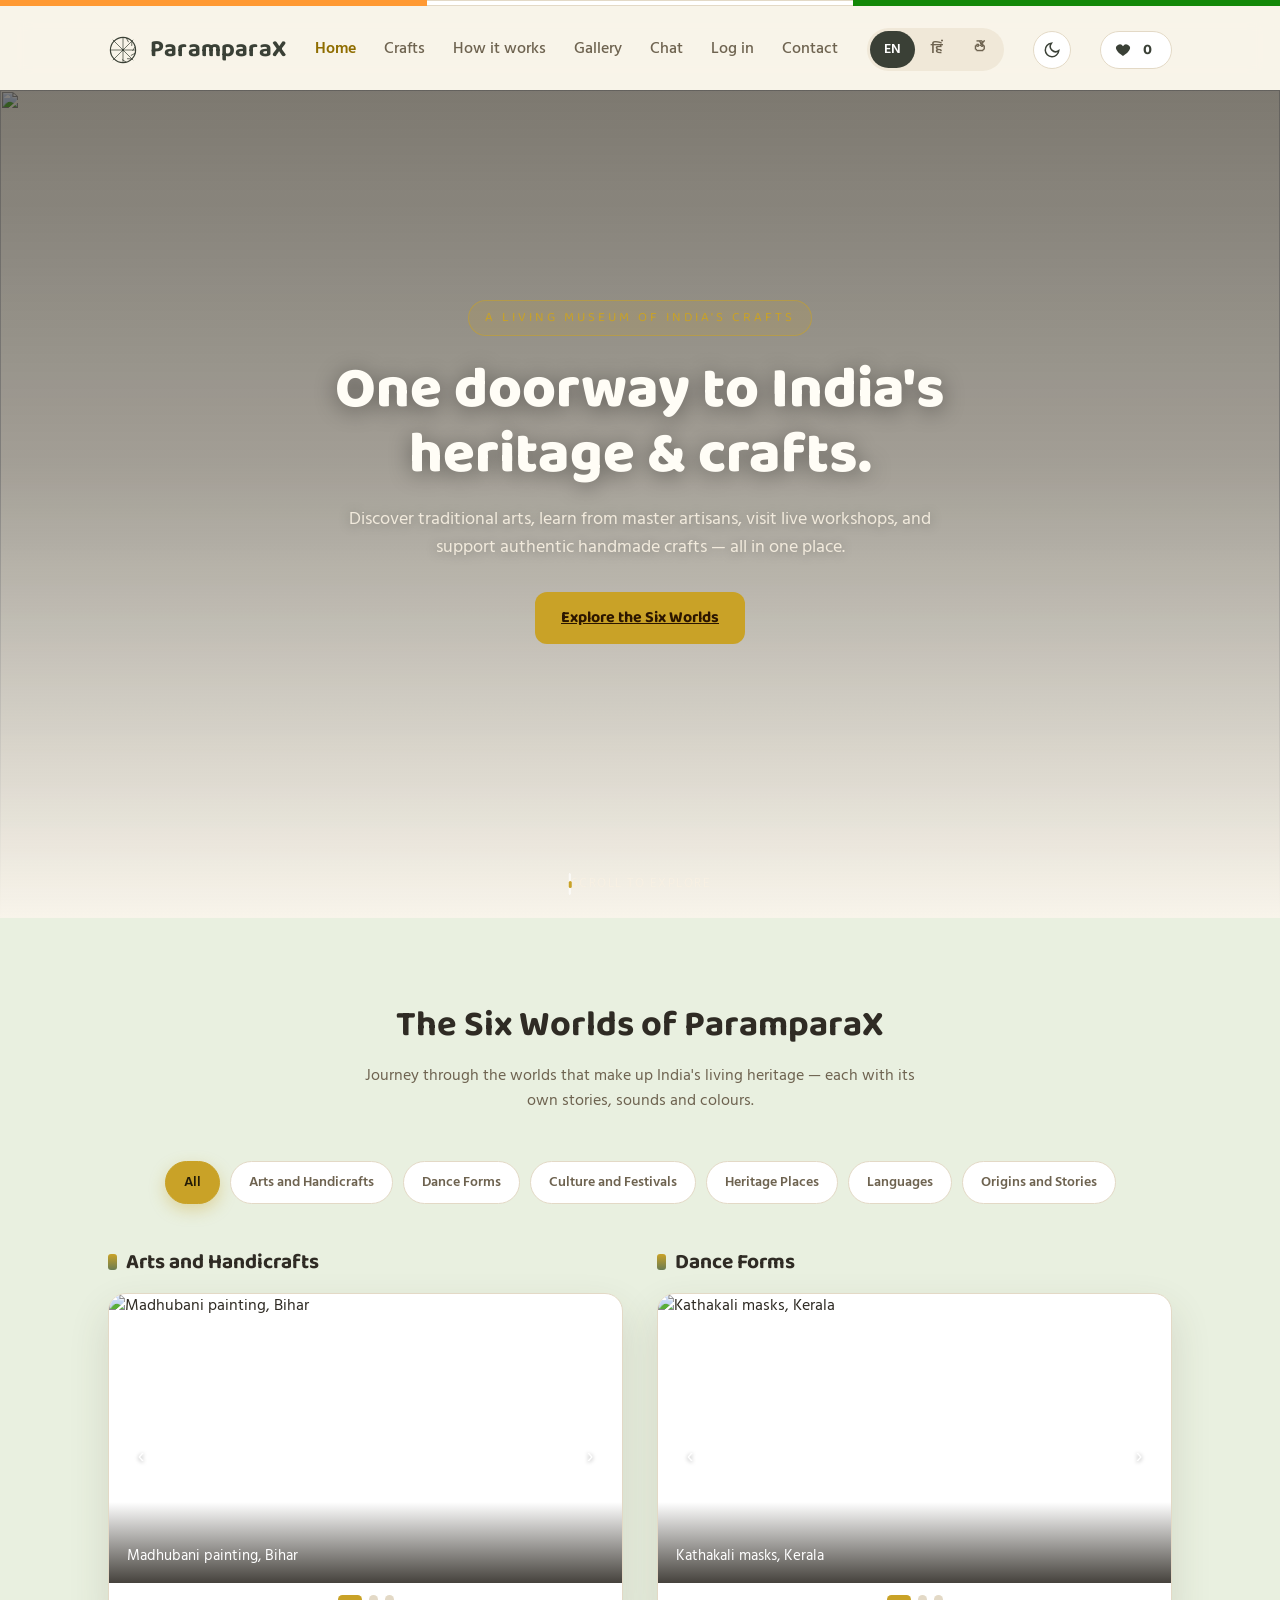
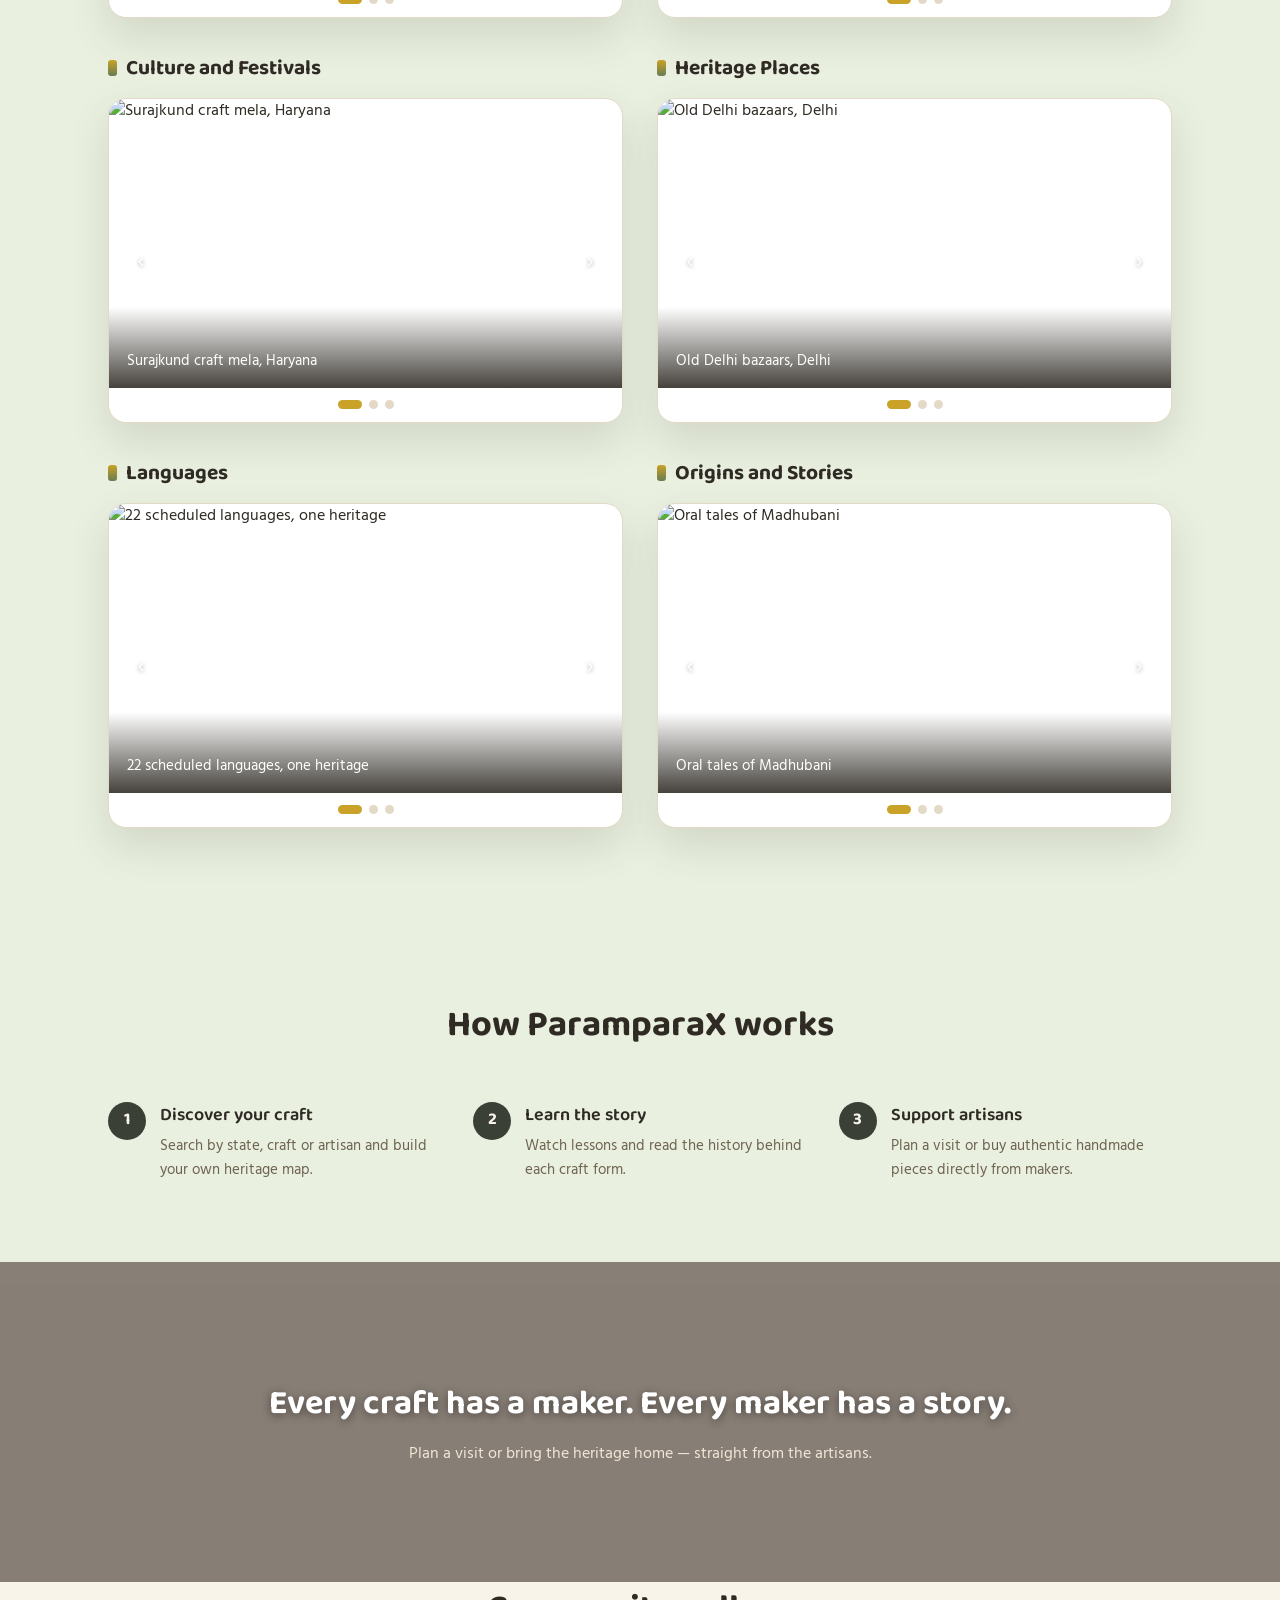
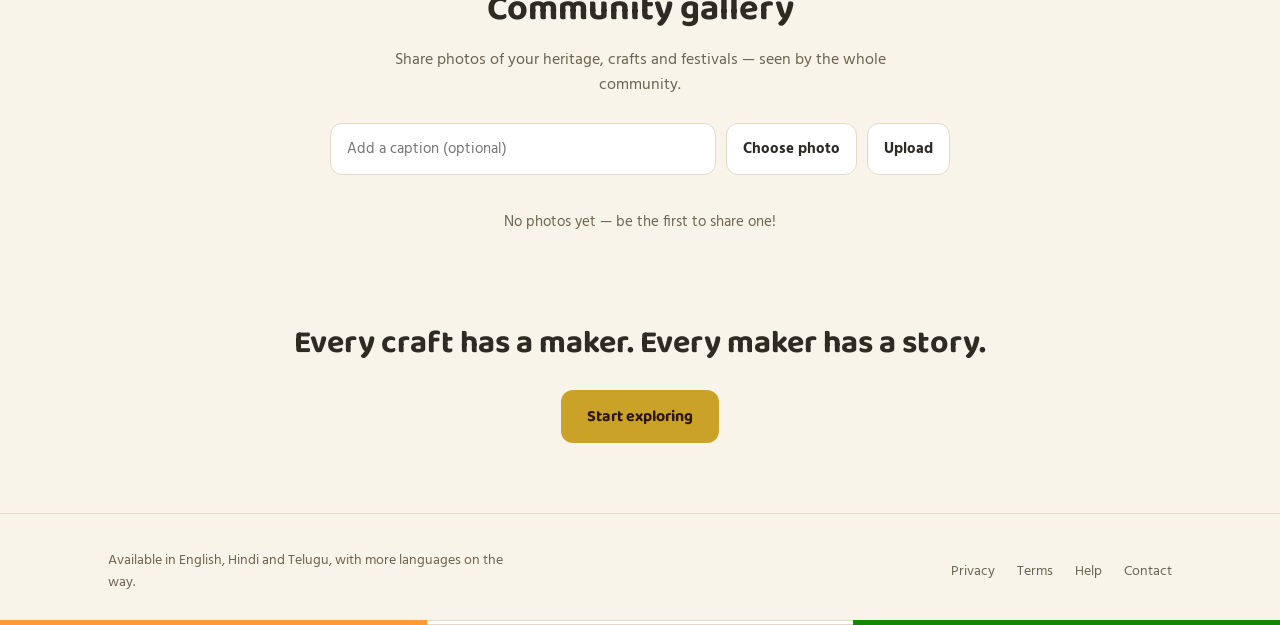
==== commit 9960010c: "Add username/password login: favourites sync, chat history, gated gallery upload" ====
--- a/index.html
+++ b/index.html
@@ -40,6 +40,7 @@
       <a href="how.html" data-i18n="nav_how">How it works</a>
       <a href="gallery.html" data-i18n="nav_gallary">Gallery</a>
       <a href="chat.html" data-i18n="nav_chat">Chat</a>
+      <a href="login.html" data-i18n="login_nav">Log in</a>
       <a href="contact.html" data-i18n="nav_contact">Contact</a>
     </nav>
     <div class="lang-switch" role="group" aria-label="Language">
--- a/assets/style.css
+++ b/assets/style.css
@@ -485,4 +485,23 @@
   #sparkleField{display:none;}
   .page-head h1, .section-head h2{animation:none;}
   .page-head h1.typing::after{display:none;}
+}
+
+/* auth page */
+.authsec{padding:46px 0 80px;}
+.auth-card{max-width:480px; margin:0 auto; background:var(--card); border:1px solid var(--line); border-radius:24px; padding:34px 32px; box-shadow:0 20px 50px rgba(0,0,0,.08);}
+.auth-tabs{display:flex; gap:10px; margin-bottom:26px; background:var(--sand); border-radius:14px; padding:6px;}
+.auth-tab{flex:1; padding:11px 0; border:none; border-radius:10px; background:transparent; color:var(--ink-soft); font-family:var(--font-head); font-weight:700; font-size:15px; cursor:pointer; transition:background .15s ease, color .15s ease;}
+.auth-tab.active{background:var(--saffron); color:#2b1600;}
+.auth-fields{display:grid; gap:16px;}
+.auth-card .form-field input,.auth-card .form-field select{padding:13px 16px;}
+.auth-status{display:none; padding:12px 16px; border-radius:12px; font-size:14px; margin-bottom:18px; font-weight:600;}
+.auth-status.err{display:block; background:rgba(192,57,43,.12); color:#C0392B; border:1px solid rgba(192,57,43,.35);}
+.auth-status.ok{display:block; background:rgba(46,125,50,.12); color:#2E7D32; border:1px solid rgba(46,125,50,.35);}
+.auth-switch{margin-top:18px; text-align:center; font-size:14px; color:var(--ink-soft);}
+.auth-switch button{background:none; border:none; color:var(--saffron-text); font-weight:700; cursor:pointer; text-decoration:underline; padding:2px 6px;}
+body.dark .auth-status.err{color:#F1948A;}
+body.dark .auth-status.ok{color:#7DCE8F;}
+@media (max-width:560px){
+  .auth-card{padding:26px 20px;}
 }
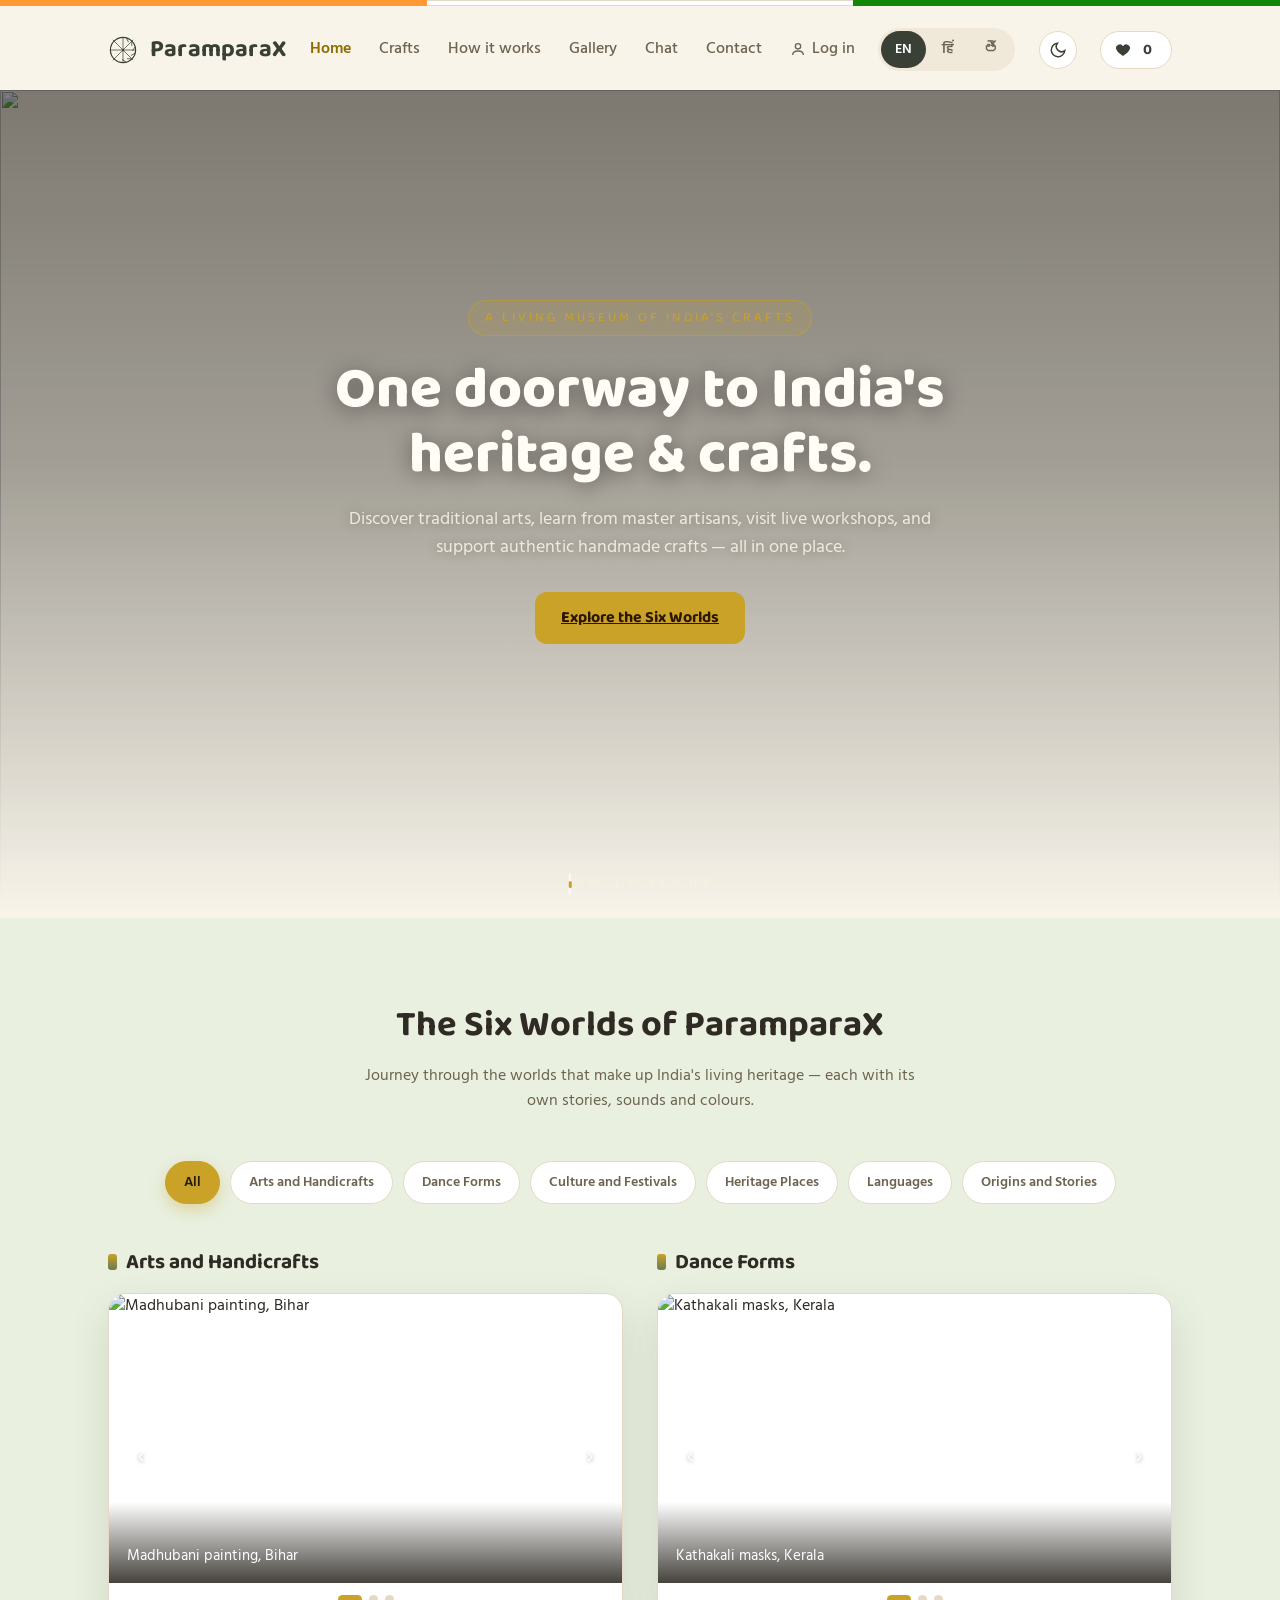
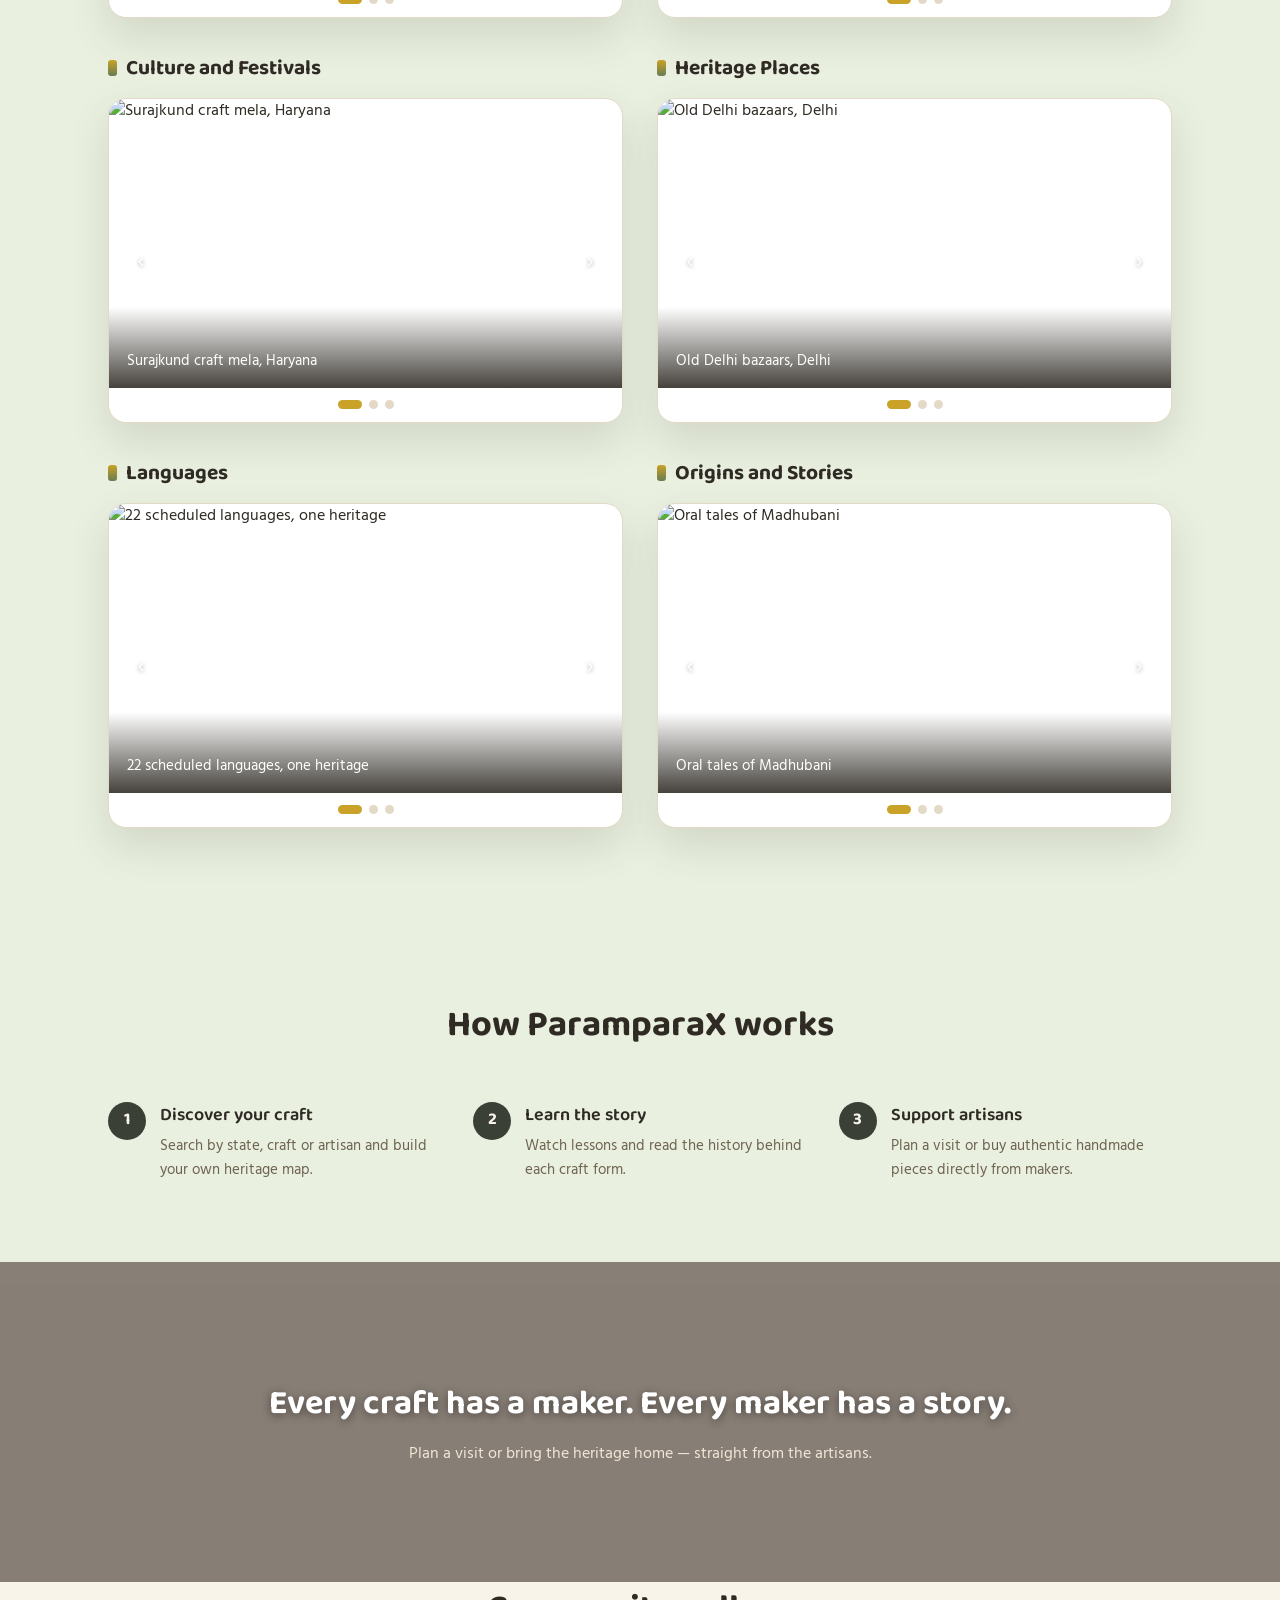
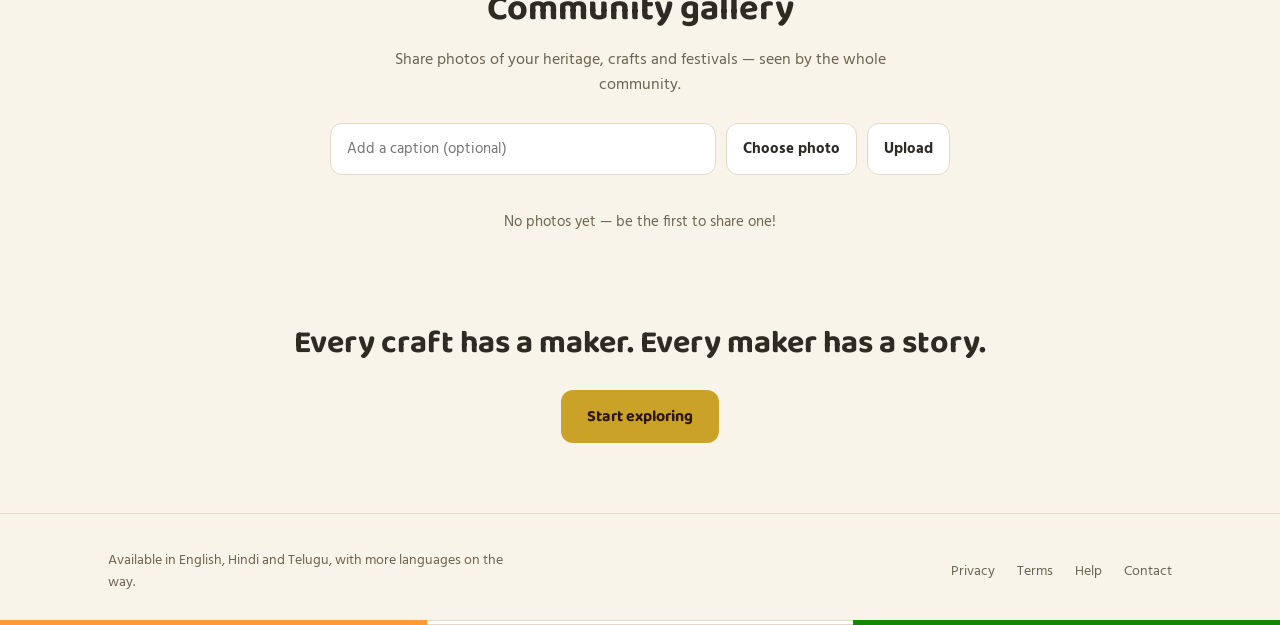
==== commit 40728556: "Move login nav to rightmost slot with user icon" ====
--- a/index.html
+++ b/index.html
@@ -40,8 +40,11 @@
       <a href="how.html" data-i18n="nav_how">How it works</a>
       <a href="gallery.html" data-i18n="nav_gallary">Gallery</a>
       <a href="chat.html" data-i18n="nav_chat">Chat</a>
-      <a href="login.html" data-i18n="login_nav">Log in</a>
       <a href="contact.html" data-i18n="nav_contact">Contact</a>
+      <a class="nav-auth" id="navAuth" href="login.html">
+        <svg class="nav-auth-ico" width="16" height="16" viewBox="0 0 24 24" fill="none" stroke="currentColor" stroke-width="2" aria-hidden="true"><circle cx="12" cy="8" r="4"/><path d="M4 21c0-4 3.6-6 8-6s8 2 8 6"/></svg>
+        <span data-i18n="login_nav">Log in</span>
+      </a>
     </nav>
     <div class="lang-switch" role="group" aria-label="Language">
       <button data-lang="en" class="active">EN</button>
--- a/assets/style.css
+++ b/assets/style.css
@@ -54,6 +54,8 @@
 nav a{font-size:16px; font-weight:500; color:var(--ink-soft); text-decoration:none; transition:color .15s ease;}
 nav a:hover{color:var(--saffron-text);}
   nav a.active{color:var(--saffron-text); font-weight:600;}
+.nav-auth{display:inline-flex; align-items:center; gap:6px;}
+.nav-auth-ico{flex:0 0 auto;}
 .lang-switch{display:flex; gap:2px; background:var(--sand); border-radius:999px; padding:3px;}
 .lang-switch button{
   border:none; background:transparent; padding:7px 14px; border-radius:999px;
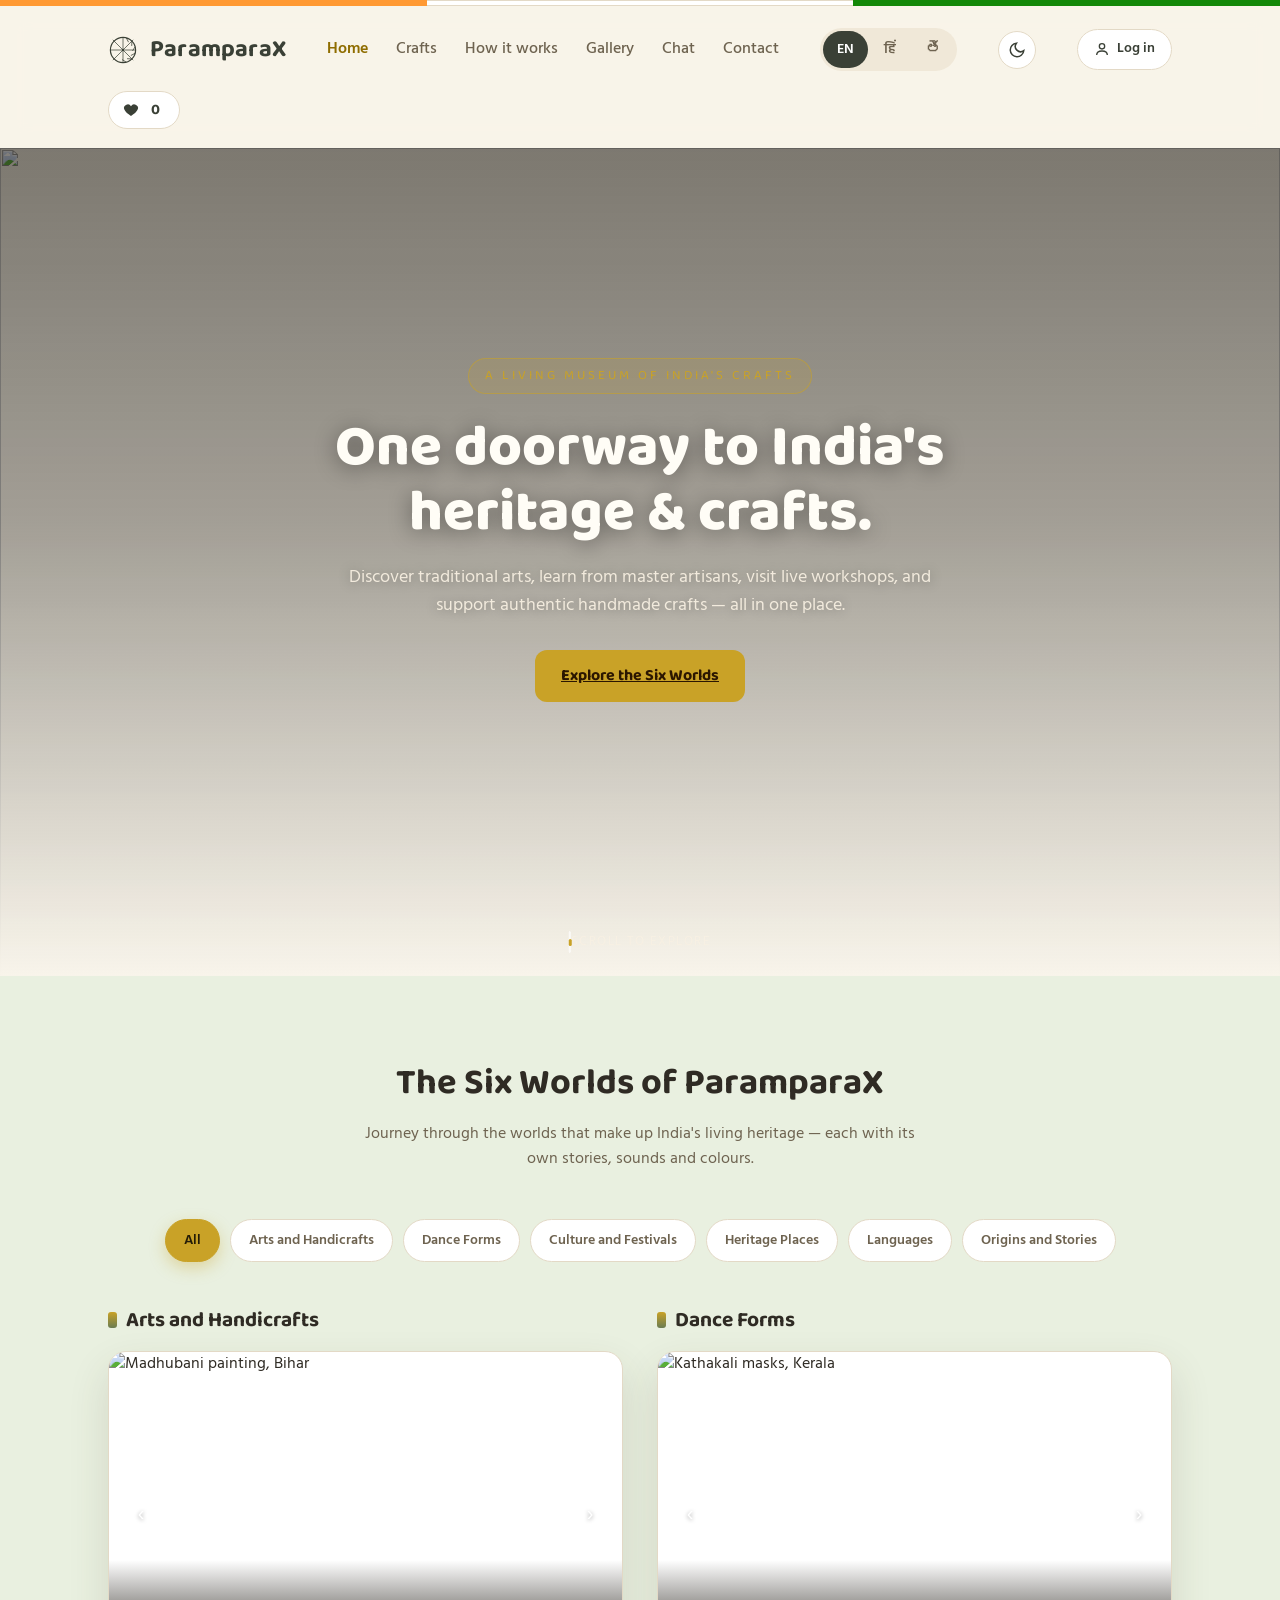
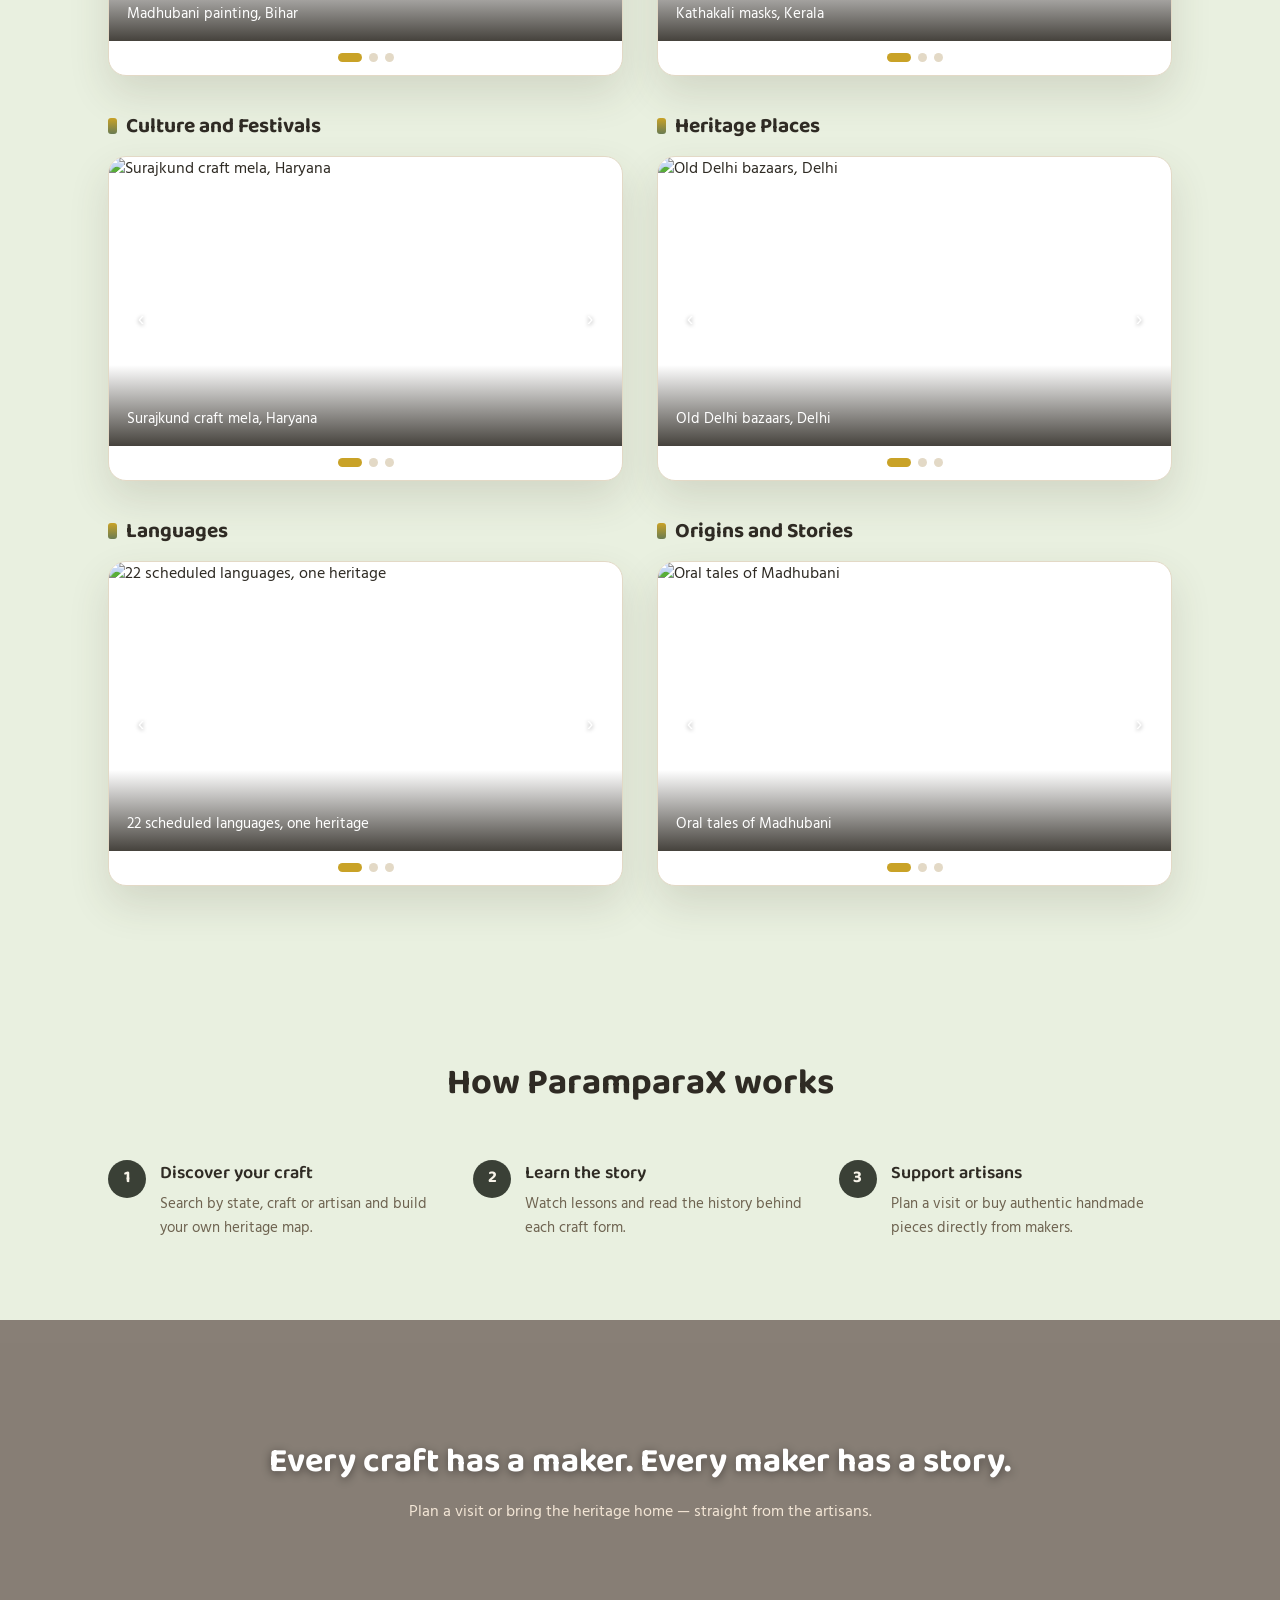
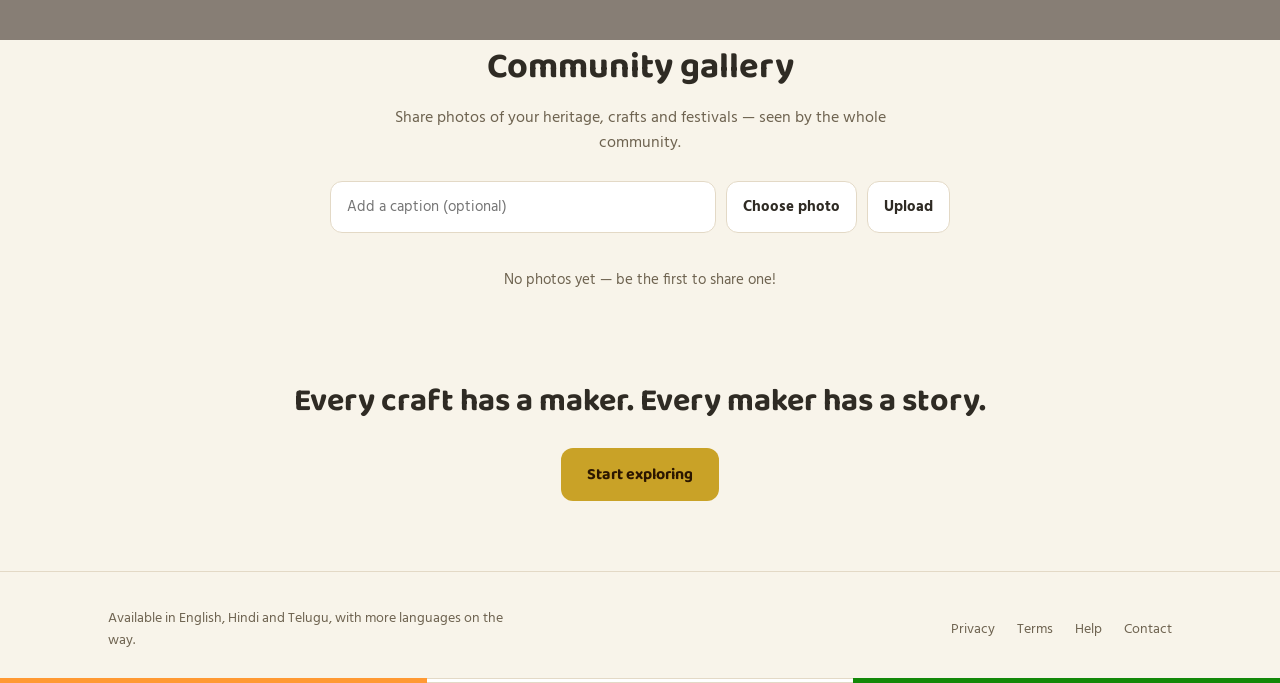
==== commit 090add24: "Move log in control out of nav, after language and theme switcher" ====
--- a/index.html
+++ b/index.html
@@ -41,10 +41,6 @@
       <a href="gallery.html" data-i18n="nav_gallary">Gallery</a>
       <a href="chat.html" data-i18n="nav_chat">Chat</a>
       <a href="contact.html" data-i18n="nav_contact">Contact</a>
-      <a class="nav-auth" id="navAuth" href="login.html">
-        <svg class="nav-auth-ico" width="16" height="16" viewBox="0 0 24 24" fill="none" stroke="currentColor" stroke-width="2" aria-hidden="true"><circle cx="12" cy="8" r="4"/><path d="M4 21c0-4 3.6-6 8-6s8 2 8 6"/></svg>
-        <span data-i18n="login_nav">Log in</span>
-      </a>
     </nav>
     <div class="lang-switch" role="group" aria-label="Language">
       <button data-lang="en" class="active">EN</button>
@@ -55,6 +51,10 @@
       <svg id="btnMoon" width="18" height="18" viewBox="0 0 24 24" fill="none" stroke="currentColor" stroke-width="2"><path d="M21 12.8A9 9 0 1 1 11.2 3 7 7 0 0 0 21 12.8z"/></svg>
       <svg id="btnSun" width="18" height="18" viewBox="0 0 24 24" fill="none" stroke="currentColor" stroke-width="2" style="display:none"><circle cx="12" cy="12" r="4"/><path d="M12 2v2M12 20v2M4.9 4.9l1.4 1.4M17.7 17.7l1.4 1.4M2 12h2M20 12h2M4.9 19.1l1.4-1.4M17.7 6.3l1.4-1.4"/></svg>
     </button>
+    <a class="nav-auth" id="navAuth" href="login.html">
+      <svg class="nav-auth-ico" width="16" height="16" viewBox="0 0 24 24" fill="none" stroke="currentColor" stroke-width="2" aria-hidden="true"><circle cx="12" cy="8" r="4"/><path d="M4 21c0-4 3.6-6 8-6s8 2 8 6"/></svg>
+      <span data-i18n="login_nav">Log in</span>
+    </a>
     <button type="button" class="fav-badge" id="favBadge" data-i18n-aria="fav_badge_aria" aria-label="Favourites">
       <svg width="16" height="16" viewBox="0 0 24 24" fill="currentColor"><path d="M12 21s-7.5-4.7-9.6-9A5.4 5.4 0 0 1 12 6.3 5.4 5.4 0 0 1 21.6 12c-2.1 4.3-9.6 9-9.6 9z"/></svg>
       <span class="fav-count" id="favCount">0</span>
--- a/assets/style.css
+++ b/assets/style.css
@@ -54,7 +54,9 @@
 nav a{font-size:16px; font-weight:500; color:var(--ink-soft); text-decoration:none; transition:color .15s ease;}
 nav a:hover{color:var(--saffron-text);}
   nav a.active{color:var(--saffron-text); font-weight:600;}
-.nav-auth{display:inline-flex; align-items:center; gap:6px;}
+.nav-auth{display:inline-flex; align-items:center; gap:7px; padding:9px 16px; border:1px solid var(--line); border-radius:999px; background:var(--card); color:var(--navy); font-size:13.5px; font-weight:600; text-decoration:none; transition:background .15s ease, color .15s ease, border-color .15s ease;}
+.nav-auth:hover{background:var(--sand); color:var(--saffron-text); border-color:var(--saffron);}
+.nav-auth.active{background:var(--saffron); color:#2b1600; border-color:var(--saffron);}
 .nav-auth-ico{flex:0 0 auto;}
 .lang-switch{display:flex; gap:2px; background:var(--sand); border-radius:999px; padding:3px;}
 .lang-switch button{
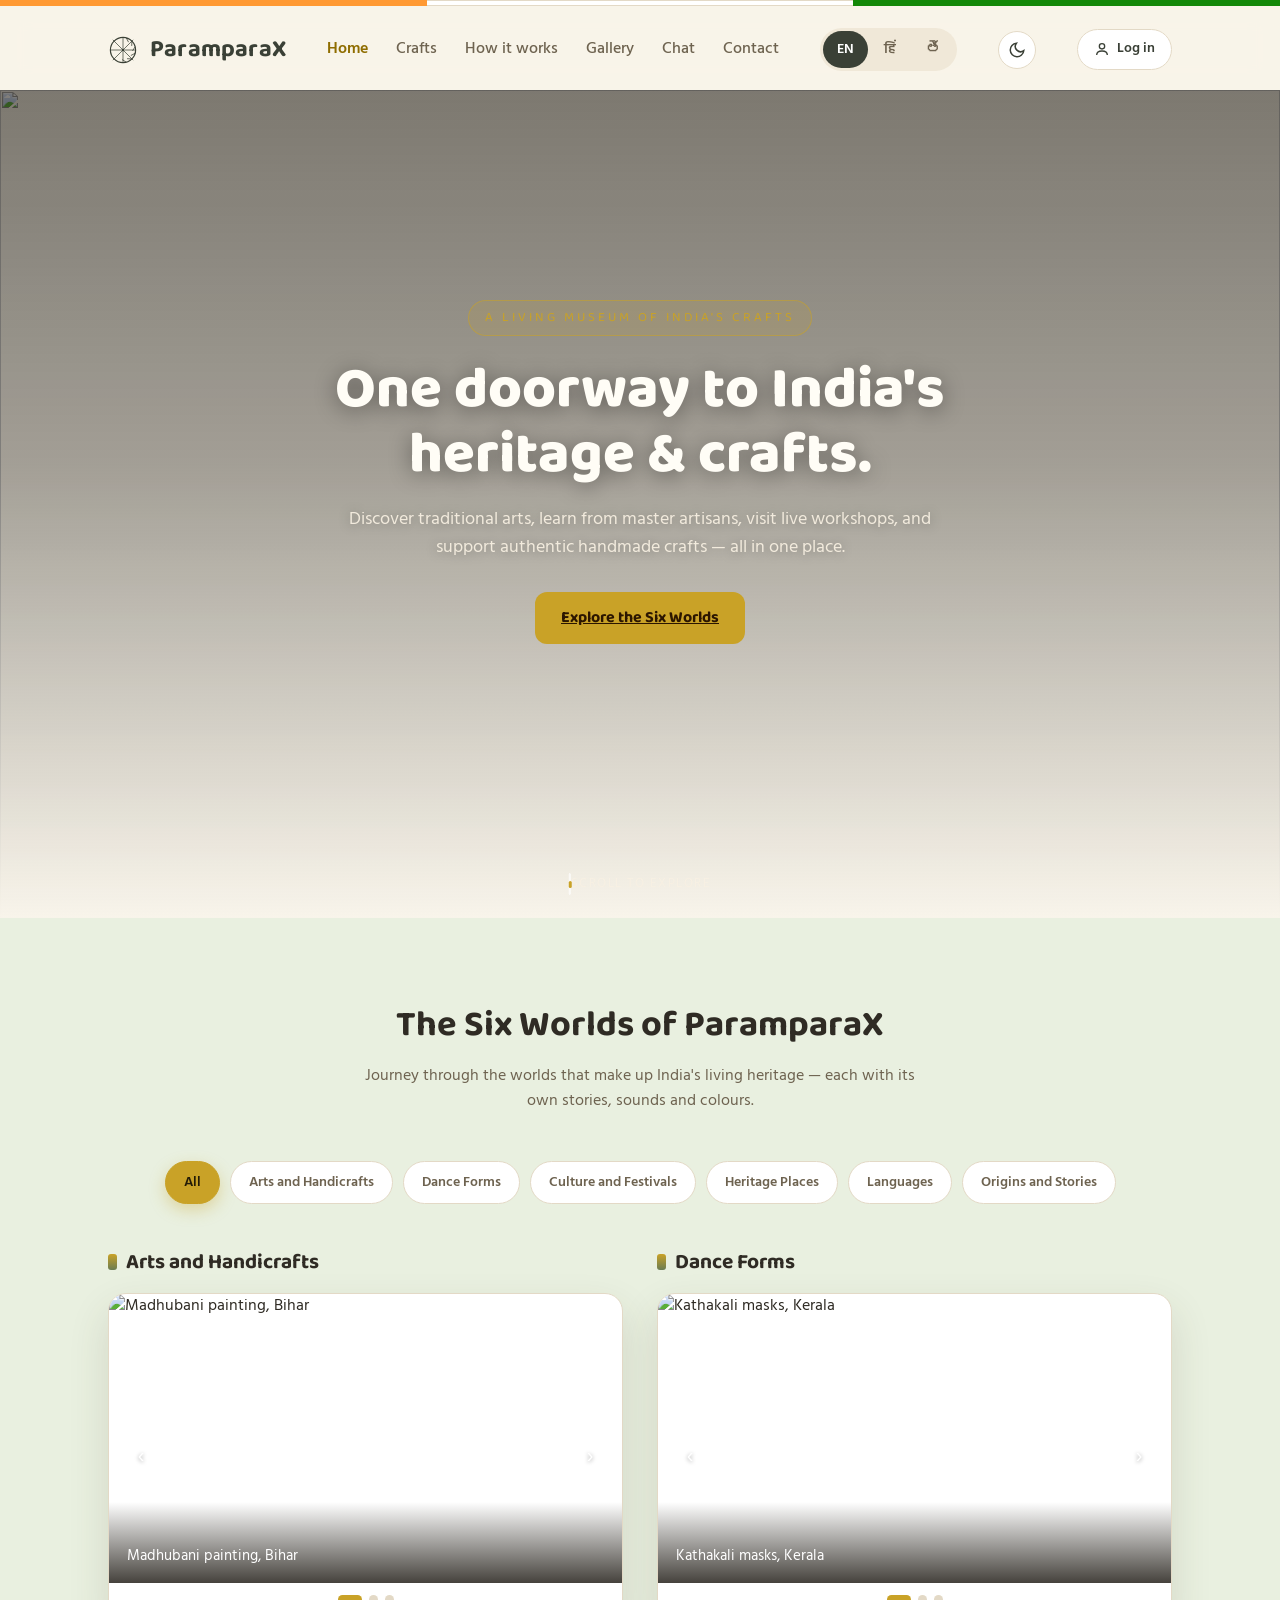
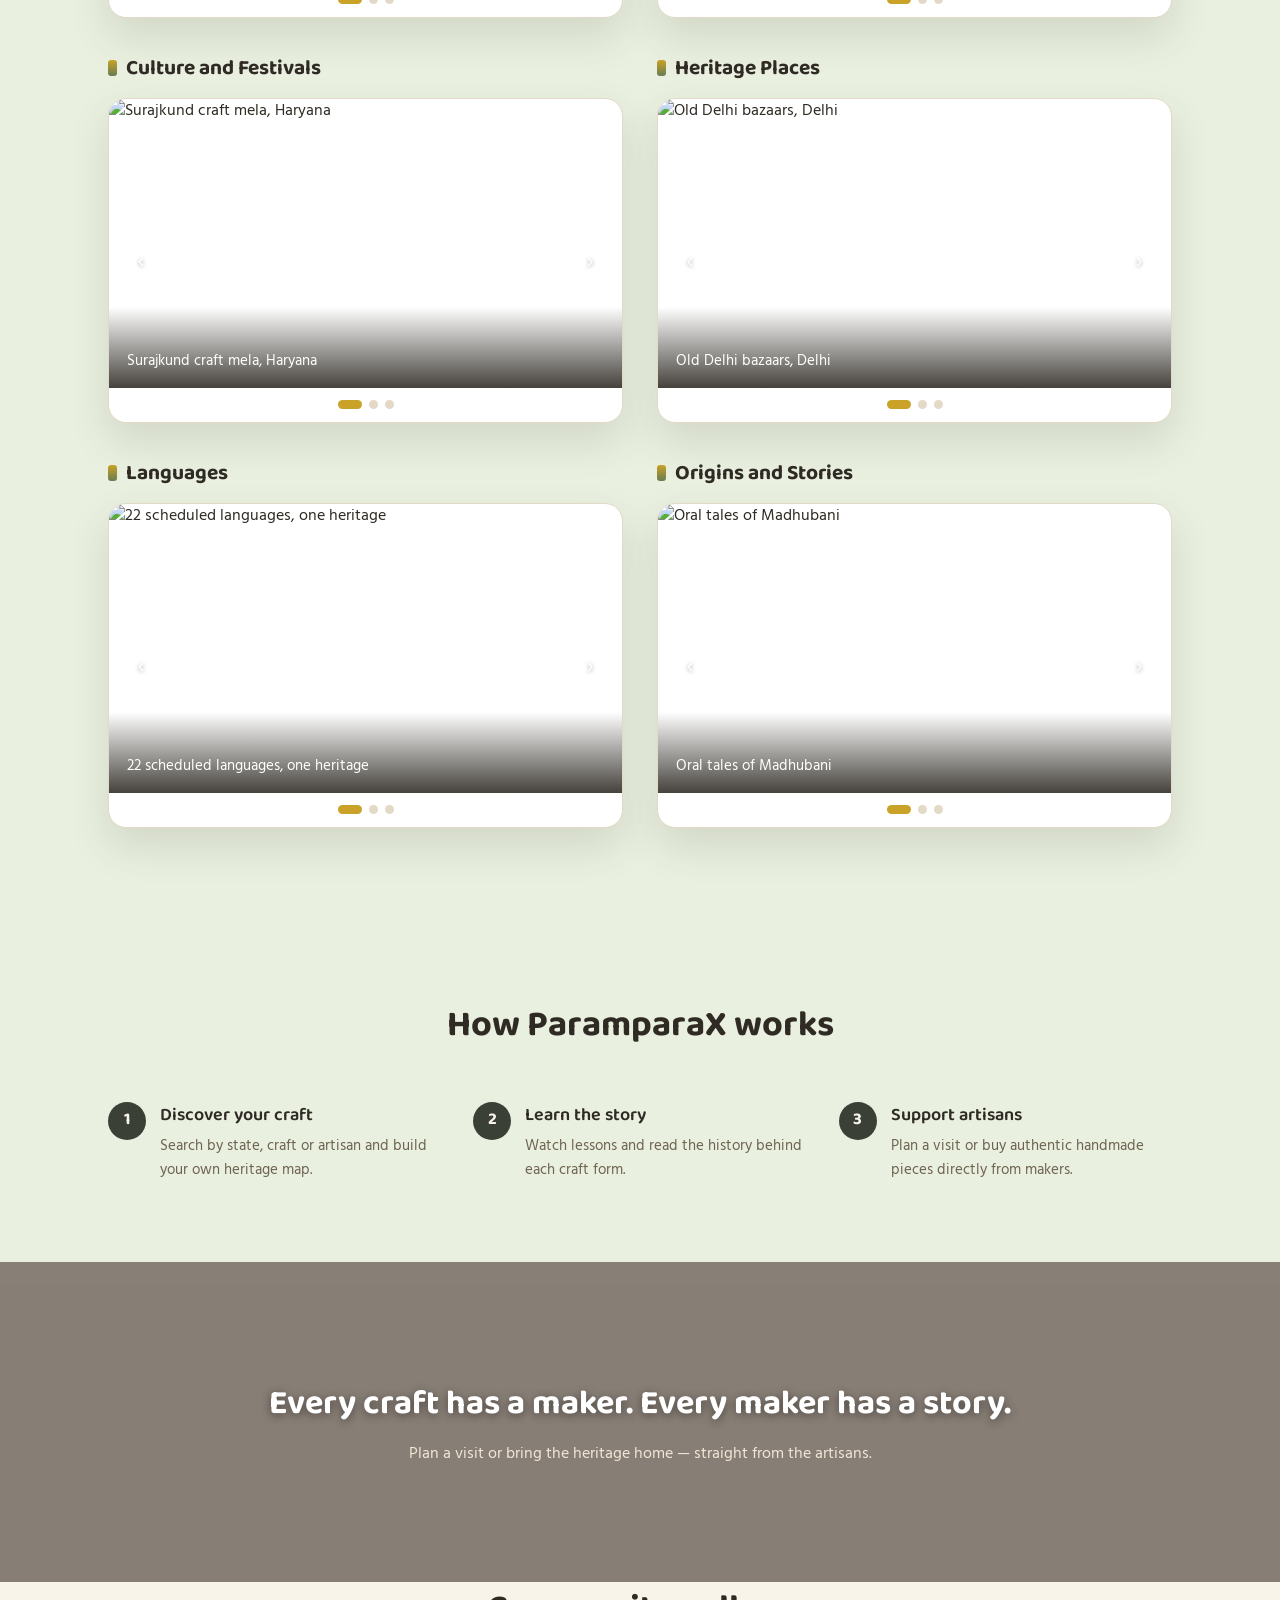
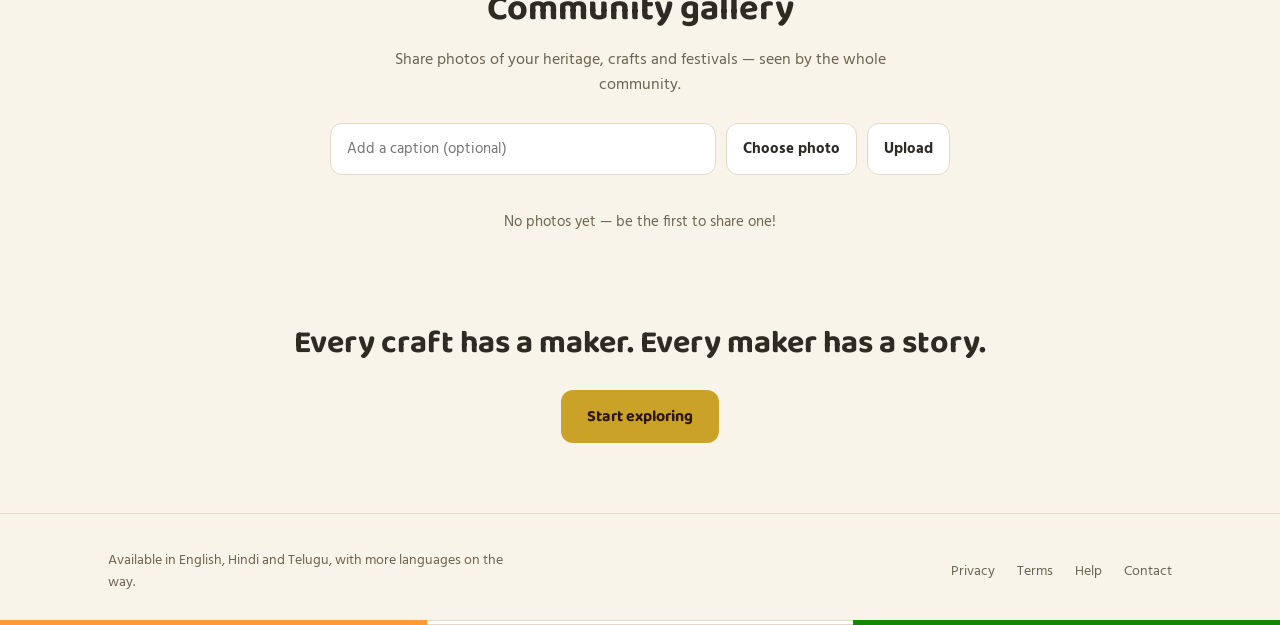
==== commit ded9e3c5: "Remove favourites badge from header" ====
--- a/index.html
+++ b/index.html
@@ -55,10 +55,6 @@
       <svg class="nav-auth-ico" width="16" height="16" viewBox="0 0 24 24" fill="none" stroke="currentColor" stroke-width="2" aria-hidden="true"><circle cx="12" cy="8" r="4"/><path d="M4 21c0-4 3.6-6 8-6s8 2 8 6"/></svg>
       <span data-i18n="login_nav">Log in</span>
     </a>
-    <button type="button" class="fav-badge" id="favBadge" data-i18n-aria="fav_badge_aria" aria-label="Favourites">
-      <svg width="16" height="16" viewBox="0 0 24 24" fill="currentColor"><path d="M12 21s-7.5-4.7-9.6-9A5.4 5.4 0 0 1 12 6.3 5.4 5.4 0 0 1 21.6 12c-2.1 4.3-9.6 9-9.6 9z"/></svg>
-      <span class="fav-count" id="favCount">0</span>
-    </button>
   </div>
 </header>
 
